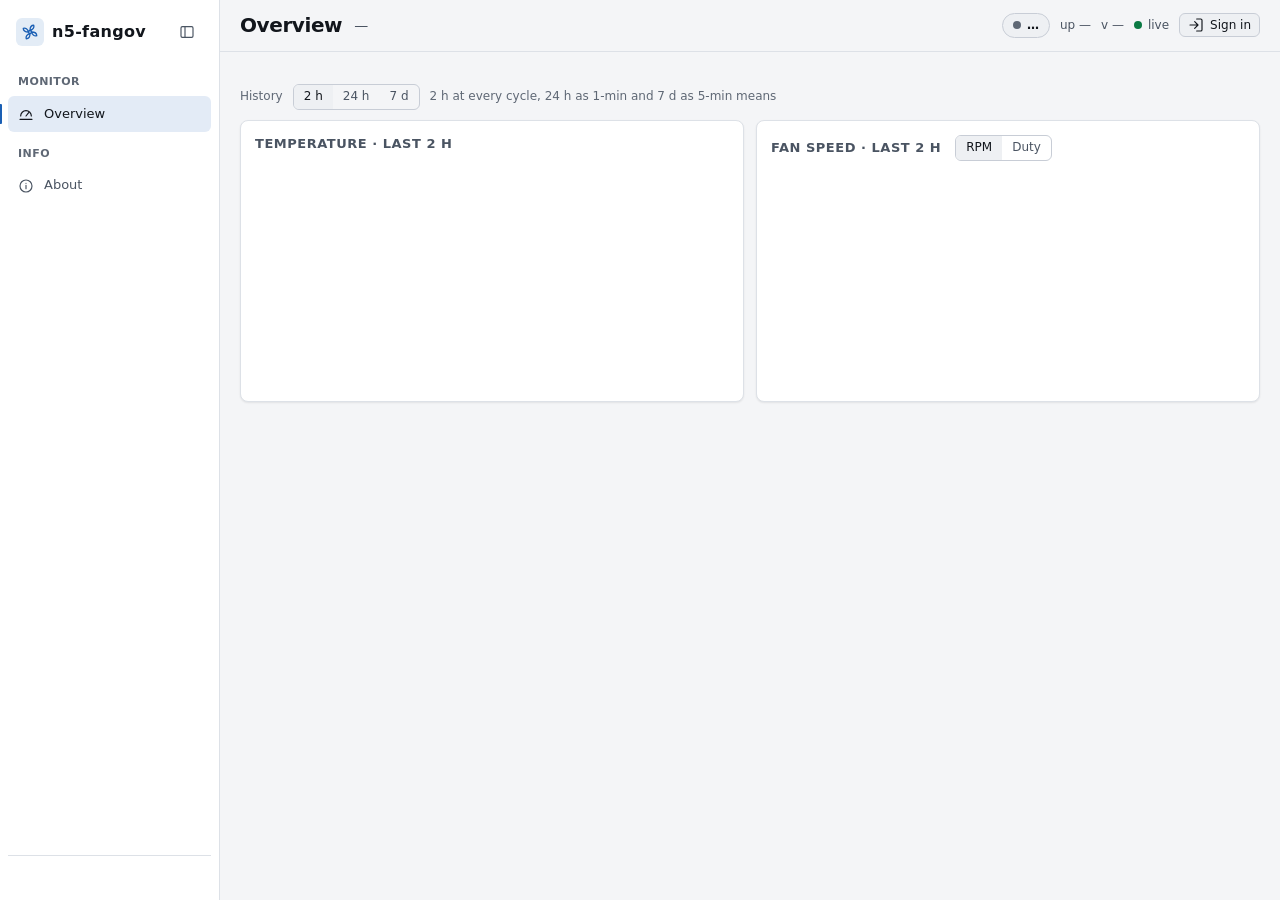
==== internal/web/static/index.html @ 0080b133 "0.4.1-rc1: safety — hard per-sensor-kind ceilings, emergency action, hardening Contract first (DESIG" ====
<!doctype html>
<html lang="en" data-theme="dark">
<head>
<meta charset="utf-8">
<meta name="viewport" content="width=device-width, initial-scale=1">
<meta name="color-scheme" content="dark light">
<title>n5-fangov</title>
<link rel="stylesheet" href="app.css">
<link rel="icon" href="data:image/svg+xml,%3Csvg xmlns='http://www.w3.org/2000/svg' viewBox='0 0 24 24' fill='none' stroke='%235aa9ff' stroke-width='2' stroke-linecap='round' stroke-linejoin='round'%3E%3Ccircle cx='12' cy='12' r='2'/%3E%3Cpath d='M12 10c0-4 2-7 5-7 1 3-1 6-5 7zM14 12c4 0 7 2 7 5-3 1-6-1-7-5zM12 14c0 4-2 7-5 7-1-3 1-6 5-7zM10 12c-4 0-7-2-7-5 3-1 6 1 7 5z'/%3E%3C/svg%3E">
</head>
<body>
<a class="sr skip" id="skip" href="#main">Skip to content</a>
<svg hidden xmlns="http://www.w3.org/2000/svg">
  <symbol id="i-gauge" viewBox="0 0 24 24"><path d="M4 15a8 8 0 1 1 16 0"/><path d="M12 15l4-5"/><path d="M3 20h18"/></symbol>
  <symbol id="i-chip" viewBox="0 0 24 24"><rect x="6" y="6" width="12" height="12" rx="2"/><path d="M9 2v4M15 2v4M9 18v4M15 18v4M2 9h4M2 15h4M18 9h4M18 15h4"/></symbol>
  <symbol id="i-fan" viewBox="0 0 24 24"><circle cx="12" cy="12" r="2"/><path d="M12 10c0-4 2-7 5-7 1 3-1 6-5 7zM14 12c4 0 7 2 7 5-3 1-6-1-7-5zM12 14c0 4-2 7-5 7-1-3 1-6 5-7zM10 12c-4 0-7-2-7-5 3-1 6 1 7 5z"/></symbol>
  <symbol id="i-clock" viewBox="0 0 24 24"><circle cx="12" cy="12" r="9"/><path d="M12 7v5l3 2"/></symbol>
  <symbol id="i-bell" viewBox="0 0 24 24"><path d="M6 16v-5a6 6 0 0 1 12 0v5l2 2H4z"/><path d="M10 20a2 2 0 0 0 4 0"/></symbol>
  <symbol id="i-list" viewBox="0 0 24 24"><path d="M8 6h13M8 12h13M8 18h13M3.5 6h.01M3.5 12h.01M3.5 18h.01"/></symbol>
  <symbol id="i-gear" viewBox="0 0 24 24"><circle cx="12" cy="12" r="6"/><circle cx="12" cy="12" r="2"/><path d="M12 3v3M12 18v3M3 12h3M18 12h3M5.6 5.6l2.2 2.2M16.2 16.2l2.2 2.2M5.6 18.4l2.2-2.2M16.2 7.8l2.2-2.2"/></symbol>
  <symbol id="i-info" viewBox="0 0 24 24"><circle cx="12" cy="12" r="9"/><path d="M12 11v5M12 8h.01"/></symbol>
  <symbol id="i-warn" viewBox="0 0 24 24"><path d="M12 3l10 18H2z"/><path d="M12 10v4M12 17.5h.01"/></symbol>
  <symbol id="i-close" viewBox="0 0 24 24"><path d="M6 6l12 12M18 6L6 18"/></symbol>
  <symbol id="i-external" viewBox="0 0 24 24"><path d="M14 4h6v6M20 4l-9 9"/><path d="M19 14v5a1 1 0 0 1-1 1H5a1 1 0 0 1-1-1V6a1 1 0 0 1 1-1h5"/></symbol>
  <symbol id="i-chart" viewBox="0 0 24 24"><path d="M3 20h18M6 16l4-5 4 3 5-7"/></symbol>
  <symbol id="i-plus" viewBox="0 0 24 24"><path d="M12 5v14M5 12h14"/></symbol>
  <symbol id="i-trash" viewBox="0 0 24 24"><path d="M4 7h16M9 7V4h6v3M6 7l1 13h10l1-13M10 11v6M14 11v6"/></symbol>
  <symbol id="i-edit" viewBox="0 0 24 24"><path d="M4 20h4L19 9l-4-4L4 16z"/><path d="M13 7l4 4"/></symbol>
  <symbol id="i-copy" viewBox="0 0 24 24"><rect x="9" y="9" width="11" height="11" rx="2"/><path d="M5 15V5a1 1 0 0 1 1-1h10"/></symbol>
  <symbol id="i-chev-r" viewBox="0 0 24 24"><path d="M9 5l7 7-7 7"/></symbol>
  <symbol id="i-more" viewBox="0 0 24 24"><circle cx="5" cy="12" r="1.5"/><circle cx="12" cy="12" r="1.5"/><circle cx="19" cy="12" r="1.5"/></symbol>
  <symbol id="i-user" viewBox="0 0 24 24"><circle cx="12" cy="8" r="4"/><path d="M4 21a8 8 0 0 1 16 0"/></symbol>
  <symbol id="i-sign-in" viewBox="0 0 24 24"><path d="M10 17l5-5-5-5M15 12H3"/><path d="M13 3h6a2 2 0 0 1 2 2v14a2 2 0 0 1-2 2h-6"/></symbol>
  <symbol id="i-sign-out" viewBox="0 0 24 24"><path d="M16 17l5-5-5-5M21 12H9"/><path d="M11 3H5a2 2 0 0 0-2 2v14a2 2 0 0 0 2 2h6"/></symbol>
  <symbol id="i-check" viewBox="0 0 24 24"><path d="M5 12l5 5L20 7"/></symbol>
  <symbol id="i-download" viewBox="0 0 24 24"><path d="M12 3v12M6 11l6 6 6-6M4 21h16"/></symbol>
  <symbol id="i-refresh" viewBox="0 0 24 24"><path d="M20 12a8 8 0 1 1-2.3-5.7M20 4v5h-5"/></symbol>
  <symbol id="i-panel" viewBox="0 0 24 24"><rect x="3" y="4" width="18" height="16" rx="2"/><path d="M9 4v16"/></symbol>
  <symbol id="i-star" viewBox="0 0 24 24"><path d="M12 3l2.8 5.7 6.2.9-4.5 4.4 1.1 6.2L12 17.3 6.4 20.2l1.1-6.2L3 9.6l6.2-.9z"/></symbol>
</svg>

<div class="shell" id="shell">
  <nav class="nav" id="nav" aria-label="Pages"></nav>
  <div class="page">
    <header class="ph" id="ph">
      <div class="ph-l">
        <h1 class="title" id="ph-title" tabindex="-1">Overview</h1>
        <span class="prof mx" id="h-profile">—</span>
      </div>
      <div class="ph-r">
        <span class="chip" id="h-status" role="status">…</span>
        <span class="meta uptime mx" title="daemon uptime">up —</span>
        <span class="meta ver mx"><span class="version">v —</span><span class="badge beta" hidden>beta</span></span>
        <button class="chip warn" id="h-cert" type="button" aria-label="certificate" hidden><svg class="ic" aria-hidden="true"><use href="#i-warn"/></svg><span class="mx" id="h-cert-t">certificate</span></button>
        <span class="live" id="h-live" aria-live="polite"><i></i><span class="mx">live</span></span>
        <span class="meta user" id="h-user" title="signed in as" hidden><svg class="ic" aria-hidden="true"><use href="#i-user"/></svg><span id="h-user-n"></span></span>
        <button class="btn sm" id="h-signin" type="button" aria-label="Sign in" aria-haspopup="dialog" aria-controls="login" hidden><svg class="ic" aria-hidden="true"><use href="#i-sign-in"/></svg><span class="mx">Sign in</span></button>
        <button class="btn sm" id="h-signout" type="button" aria-label="Sign out" hidden><svg class="ic" aria-hidden="true"><use href="#i-sign-out"/></svg><span class="mx">Sign out</span></button>
      </div>
    </header>
    <div class="banner" id="banner" role="alert" hidden>Connection to the daemon lost — retrying. Fans keep running on the daemon side.</div>
    <div class="banner warn" id="g-notice" role="status" hidden></div>
    <main id="main" tabindex="-1">

<section id="p-overview" class="pg">
  <div class="cards" id="cards"></div>
  <div class="bar ov-bar">
    <span class="hint sm">History</span>
    <div class="seg" role="group" aria-label="History range" id="rg-seg">
      <button data-range="2h" aria-pressed="false">2 h</button><button data-range="24h" aria-pressed="false">24 h</button><button data-range="7d" aria-pressed="false">7 d</button>
    </div>
    <span class="hint sm mx">2 h at every cycle, 24 h as 1-min and 7 d as 5-min means</span>
    <button class="btn sm" id="ov-csv" type="button" data-auth hidden><svg class="ic" aria-hidden="true"><use href="#i-download"/></svg>CSV</button>
  </div>
  <div class="charts charts3">
    <div class="card chart-card">
      <div class="card-h"><h2 id="ch-temp-title">Temperature · last 2 h</h2><div class="legend" id="lg-temp"></div></div>
      <div class="chart" id="ch-temp"><canvas></canvas><div class="tip" hidden></div></div>
    </div>
    <div class="card chart-card">
      <div class="card-h"><h2 id="ch-fan-title">Fan speed · last 2 h</h2>
        <div class="seg" role="group" aria-label="Fan chart metric" id="fan-seg">
          <button class="on" data-metric="rpm" aria-pressed="true">RPM</button><button data-metric="duty" aria-pressed="false">Duty</button>
        </div>
        <div class="legend" id="lg-fan"></div></div>
      <div class="chart" id="ch-fan"><canvas></canvas><div class="tip" hidden></div></div>
    </div>
    <div class="card chart-card" id="extra-card" hidden>
      <div class="card-h"><h2 id="ch-extra-title">Extra sensors · last 2 h</h2><div class="legend rm" id="lg-extra"></div></div>
      <div class="chart" id="ch-extra"><canvas></canvas><div class="tip" hidden></div></div>
    </div>
  </div>
  <div class="grid3 ov" id="ov-more" data-auth hidden>
    <div class="card sensors"><div class="card-h"><h2>Sensors</h2><span class="hint sm" id="sn-hint">chart = record in the history</span></div><div id="sensors"></div></div>
    <div class="card"><div class="card-h"><h2>System</h2><button class="btn sm link" data-go="system" type="button">Details<svg class="ic" aria-hidden="true"><use href="#i-chev-r"/></svg></button></div><dl class="kv" id="sys"></dl></div>
    <div class="card"><div class="card-h"><h2>Recent alerts</h2><button class="btn sm link" data-go="alerts" type="button">All<svg class="ic" aria-hidden="true"><use href="#i-chev-r"/></svg></button></div><ul class="alerts" id="alerts"></ul></div>
  </div>
</section>

<section id="p-system" class="pg" data-auth hidden>
  <div class="bar">
    <p class="hint">Read from sysfs, <code>/proc</code> and the SMBIOS tables, PCI names via <code>lspci</code>. The daemon caches the static parts for 10 minutes; memory, load and link state are live (refreshed every 30 s).</p>
    <div class="actions"><span class="meta" id="sy-when">—</span><button class="btn" id="sy-refresh"><svg class="ic" aria-hidden="true"><use href="#i-refresh"/></svg>Refresh</button></div>
  </div>
  <div class="notice" id="sy-notice" hidden></div>
  <div class="grid2">
    <div class="card"><h2>Host</h2><dl class="kv" id="sy-host"></dl></div>
    <div class="card"><h2>Machine</h2><dl class="kv" id="sy-machine"></dl></div>
    <div class="card"><h2>CPU</h2><dl class="kv" id="sy-cpu"></dl></div>
    <div class="card"><h2>Fan controller</h2><dl class="kv" id="sy-fan"></dl></div>
  </div>
  <div class="card sy"><h2>Memory</h2><dl class="kv" id="sy-mem"></dl>
    <div class="tbl-wrap"><table class="tbl sm" id="sy-dimms"><thead><tr><th scope="col">Slot</th><th scope="col">Bank</th><th scope="col">Size</th><th scope="col">Type</th><th scope="col">Speed</th><th scope="col">ECC</th><th scope="col">Manufacturer</th><th scope="col">Part number</th></tr></thead><tbody></tbody></table></div>
  </div>
  <div class="card sy"><h2>GPU · NPU</h2>
    <div class="tbl-wrap"><table class="tbl sm" id="sy-acc"><thead><tr><th scope="col">Kind</th><th scope="col">Name</th><th scope="col">Vendor</th><th scope="col">PCI</th><th scope="col">Driver</th><th scope="col">Driver version</th><th scope="col">Device</th></tr></thead><tbody></tbody></table></div>
  </div>
  <div class="card sy"><h2>Network</h2>
    <div class="tbl-wrap"><table class="tbl sm" id="sy-nics"><thead><tr><th scope="col">Interface</th><th scope="col">State</th><th scope="col">Speed</th><th scope="col">Duplex</th><th scope="col">Model</th><th scope="col">Driver</th><th scope="col">MAC</th><th scope="col">MTU</th><th scope="col">PCI</th></tr></thead><tbody></tbody></table></div>
  </div>
  <div class="card sy"><h2>Storage</h2>
    <div class="tbl-wrap"><table class="tbl sm" id="sy-ctl"><thead><tr><th scope="col">Controller</th><th scope="col">Name</th><th scope="col">Driver</th><th scope="col">PCI</th></tr></thead><tbody></tbody></table></div>
    <div class="tbl-wrap"><table class="tbl sm" id="sy-disks"><thead><tr><th scope="col">Disk</th><th scope="col">Size</th><th scope="col">Type</th><th scope="col">Transport</th><th scope="col">Model</th><th scope="col">Temp</th></tr></thead><tbody></tbody></table></div>
  </div>
</section>

<section id="p-fans" class="pg" data-auth hidden>
  <p class="gloss">Drag points or edit the table: <span id="cv-hint">2–8</span> points, temperatures ascending (°C, whatever the display unit), duty never falling. <em>Apply to daemon</em> rewrites the <code>[[channel]]</code> tables and keeps everything else.</p>
  <details class="gloss how"><summary>More about duty, critical, stall, stop</summary>
    <p><b>duty</b> is the PWM value 0–255 the daemon writes (100 % = 255). Each cycle a channel moves from its current duty towards the curve's target in <code>step_up</code>/<code>step_down</code> steps (slew, shown as “current → target” on the Overview). <b>critical</b> forces 100 % at once whatever the curve says; below it sits the <b>ceiling</b>, a built-in floor per sensor kind (HDD 65, SSD 85, CPU 100 Â°C) that a configuration can only lower â shown as the second dashed line; a <b>stall</b> (fan reports 0 rpm) kicks the channel up until it spins. <b>stop</b> is the duty left on the channel when the daemon stops: <code>auto</code> hands it back to the driver, a number keeps a fixed duty.</p>
  </details>
  <div class="notice" id="cv-notice" role="alert" hidden></div>
  <div class="seg chsel" id="ch-sel" role="group" aria-label="Channel" hidden></div>
  <div class="fan-cards" id="fan-cards"></div>
  <div class="card presets-card">
    <div class="card-h"><h2>Presets</h2><div class="actions"><button class="btn" id="ps-new" type="button"><svg class="ic" aria-hidden="true"><use href="#i-plus"/></svg>New preset…</button></div></div>
    <p class="active-set" id="ps-active" hidden></p>
    <p class="hint sm">Apply writes a preset into the daemon · New preset… saves a set without applying it</p>
    <div class="notice" id="ps-notice" hidden></div>
    <div class="preset-row" id="preset-row"></div>
  </div>
  <div class="actbar" id="actbar"><span class="dirty-t" id="cv-dirty" hidden><i class="dirty"></i>unsaved changes</span><span class="hint sm" id="cv-clean">no unsaved changes</span><div class="actions"><button class="btn" id="cv-saveas" type="button" hidden><svg class="ic" aria-hidden="true"><use href="#i-plus"/></svg>Save as preset…</button><button class="btn" id="cv-revert" type="button">Revert</button><button class="btn primary" id="cv-apply" type="button">Apply to daemon</button></div></div>
</section>

<section id="p-schedules" class="pg" data-auth hidden>
  <div class="grid-sc">
    <div class="card sc sc-ed">
      <div class="card-h"><h2>Schedule</h2><span class="hint sm">preset switches by time of day — transitions only; a manual apply inside a window is respected</span></div>
      <div class="notice" id="sc-err" role="alert" hidden></div>
      <div class="tbl-wrap"><table class="tbl sc-tbl" id="sc-tbl"><thead><tr><th scope="col">Preset</th><th scope="col">From</th><th scope="col">To</th><th scope="col">Days</th><th scope="col"><span class="sr">Actions</span></th></tr></thead><tbody></tbody></table></div>
      <div class="act">
        <button class="btn" id="sc-add" type="button"><svg class="ic" aria-hidden="true"><use href="#i-plus"/></svg>Add entry</button>
        <span class="hint sm">an entry without a window is the fallback outside every window; <code>to</code> before <code>from</code> crosses midnight</span>
        <span class="dirty-t" id="sc-dirty" hidden><i class="dirty"></i>unsaved changes</span>
        <div class="actions"><button class="btn" id="sc-revert" type="button">Revert</button><button class="btn primary" id="sc-save" type="button" disabled>Save</button></div>
      </div>
    </div>
    <div class="card sc"><h2>Status</h2><div class="notice" id="sc-notice" role="status" hidden></div><dl class="kv" id="sc-kv"></dl></div>
  </div>
</section>

<section id="p-alerts" class="pg" data-auth hidden>
  <div class="notice err" id="al-notice" role="alert" hidden></div>
  <div class="grid2">
    <div class="card al">
      <div class="card-h"><h2>Delivery</h2><button class="btn sm link" data-go="settings" data-sec="st-alerts" type="button">Configure<svg class="ic" aria-hidden="true"><use href="#i-chev-r"/></svg></button></div>
      <dl class="kv" id="al-status"></dl>
      <div class="act"><button class="btn" id="al-test" type="button"><svg class="ic" aria-hidden="true"><use href="#i-bell"/></svg>Send test alert</button><span class="hint sm">kind <code>test</code>, no cooldown</span></div>
    </div>
    <div class="card"><h2>Recent alerts</h2><ul class="alerts" id="al-recent"></ul></div>
  </div>
  <div class="card tbl-wrap"><table class="tbl" id="al-kinds"><thead><tr><th scope="col">Kind</th><th scope="col">Description</th><th scope="col">Last sent</th></tr></thead><tbody></tbody></table></div>
</section>

<section id="p-log" class="pg" data-auth hidden>
  <div class="bar">
    <label class="grow">Filter <input id="lg-filter" type="search" placeholder="substring…"></label>
    <label class="chk"><input id="lg-auto" type="checkbox" checked> auto-scroll</label>
    <span class="meta" id="lg-meta">—</span>
    <button class="btn" id="lg-refresh"><svg class="ic" aria-hidden="true"><use href="#i-refresh"/></svg>Refresh</button>
    <button class="btn" id="lg-export" title="Download the whole log file"><svg class="ic" aria-hidden="true"><use href="#i-download"/></svg>Export</button>
  </div>
  <pre class="log" id="log" tabindex="0" aria-label="Daemon log"></pre>
</section>

<section id="p-settings" class="pg" data-auth hidden>
  <div class="settings">
    <nav class="subnav" aria-label="Settings sections" id="subnav"></nav>
    <div class="st-list" id="st-list">
      <section class="card st" id="st-display" aria-labelledby="st-display-h"><h2 id="st-display-h">Display</h2>
        <div class="frow">
          <label>Temperature unit <select id="s-unit"><option value="C">°C</option><option value="F">°F</option></select></label>
          <label>Refresh interval <select id="s-interval"><option value="5">5 s</option><option value="10">10 s</option><option value="30">30 s</option></select></label>
          <label>Theme <select id="s-theme"><option value="system">system</option><option value="dark">dark</option><option value="light">light</option></select></label>
          <label>Navigation <select id="s-nav"><option value="side">sidebar</option><option value="rail">icon rail</option></select></label>
        </div>
        <p class="hint sm">Stored in this browser only. Below 1100 px the navigation is always the icon rail.</p>
      </section>
      <section class="card st" id="st-account" aria-labelledby="st-account-h"><h2 id="st-account-h">Account &amp; sessions</h2>
        <div id="ac-body">
          <div class="frow"><span class="kv-inline">signed in as <b class="mono" id="ac-user"></b></span>
            <div class="actions">
              <button class="btn" id="ac-pw" type="button">Change password…</button>
              <button class="btn" id="ac-us" type="button">Change user…</button>
              <button class="btn" id="ac-revoke" type="button">Sign out other sessions</button>
            </div>
          </div>
          <form class="sub" id="ac-pw-f" hidden novalidate>
            <p class="hint" id="ac-pw-hint">8–128 characters. Every other session is signed out; this one stays.</p>
            <input type="text" class="ac-un" autocomplete="username" aria-hidden="true" tabindex="-1" readonly hidden>
            <label>Current password <input type="password" id="ac-cur" autocomplete="current-password" required></label>
            <label>New password <input type="password" id="ac-new" autocomplete="new-password" minlength="8" maxlength="128" required></label>
            <label>Confirm <input type="password" id="ac-new2" autocomplete="new-password" required></label>
            <div class="act"><button class="btn primary" type="submit">Change password</button><button class="btn" type="button" data-cancel>Cancel</button></div>
          </form>
          <form class="sub" id="ac-us-f" hidden novalidate>
            <p class="hint">Letters, digits, <code>_ . -</code>, 1–32 characters. Every other session is signed out.</p>
            <input type="text" class="ac-un" autocomplete="username" aria-hidden="true" tabindex="-1" readonly hidden>
            <label>Current password <input type="password" id="ac-ucur" autocomplete="current-password" required></label>
            <label>New user name <input id="ac-uname" autocomplete="off" autocapitalize="off" spellcheck="false" pattern="[A-Za-z0-9_.\-]{1,32}" maxlength="32" required></label>
            <div class="act"><button class="btn primary" type="submit">Change user</button><button class="btn" type="button" data-cancel>Cancel</button></div>
          </form>
          <div class="notice" id="ac-notice" role="alert" hidden></div>
          <h3>Sessions</h3>
          <div class="tbl-wrap"><table class="tbl sm" id="ac-sessions"><thead><tr><th scope="col">ID</th><th scope="col">Created</th><th scope="col">Last seen</th><th scope="col">Expires</th><th scope="col">IP</th></tr></thead><tbody></tbody></table></div>
        </div>
      </section>
      <section class="card st" id="st-tokens" aria-labelledby="st-tokens-h" hidden><h2 id="st-tokens-h">API tokens</h2>
        <div id="ac-tokens">
          <p class="hint sm">For scripts, Home Assistant and agents: <code>Authorization: Bearer n5t_…</code> instead of the password. A token never manages tokens or the account; a password change leaves tokens valid — revoke them here.</p>
          <div class="tbl-wrap"><table class="tbl sm" id="ac-tok"><thead><tr><th scope="col">Name</th><th scope="col">Scope</th><th scope="col">Created</th><th scope="col">Expires</th><th scope="col">Last used</th><th scope="col">Last address</th><th scope="col"><span class="sr">Actions</span></th></tr></thead><tbody></tbody></table></div>
          <div class="act"><button class="btn" id="ac-tk" type="button"><svg class="ic" aria-hidden="true"><use href="#i-plus"/></svg>Create token…</button></div>
          <form class="sub" id="ac-tk-f" hidden novalidate>
            <label>Name <input id="ac-tk-name" maxlength="32" autocomplete="off" autocapitalize="off" spellcheck="false" placeholder="home-assistant" required></label>
            <label>Scope <select id="ac-tk-scope"><option value="read">read — state, history, system, sensors</option><option value="control">control — read + overrides, presets, chart sensors</option><option value="admin">admin — everything except tokens and account</option></select></label>
            <label>Expires <select id="ac-tk-ttl"><option value="30">30 d</option><option value="90" selected>90 d</option><option value="365">1 y</option><option value="0">never</option></select></label>
            <div class="notice" id="ac-tk-never" role="status" hidden>A token without expiry stays valid until it is revoked — prefer an expiry and rotate it.</div>
            <div class="act"><button class="btn primary" type="submit">Create</button><button class="btn" type="button" data-cancel>Cancel</button></div>
          </form>
          <div class="sub" id="ac-tk-new" hidden>
            <p class="hint">Token <b id="ac-tk-nn"></b> created — the secret is shown only now; copy it into the client, it cannot be displayed again.</p>
            <div class="fp"><span class="k">secret</span><input id="ac-tk-secret" class="mono" readonly aria-label="token secret" spellcheck="false"><button class="btn sm" id="ac-tk-copy" type="button" title="Copy the token"><svg class="ic" aria-hidden="true"><use href="#i-copy"/></svg>Copy</button></div>
            <div class="notice" id="ac-tk-warn" role="status" hidden></div>
            <div class="act"><button class="btn" id="ac-tk-done" type="button">Done</button></div>
          </div>
        </div>
      </section>
      <section class="card st" id="st-cert" aria-labelledby="st-cert-h"><div class="card-h"><h2 id="st-cert-h">Certificate</h2><span class="badge" id="ct-mode">—</span></div>
        <p class="hint" id="ct-off" hidden>TLS is off: this listener serves plain HTTP on loopback. Set <code>[web].tls</code> to <code>auto</code> or bind to a LAN address (<code>n5-fangov setup --listen lan</code>) to get a certificate.</p>
        <div id="ct-body">
          <dl class="kv" id="ct-kv"></dl>
          <div class="chips" id="ct-san" aria-label="Subject alternative names"></div>
          <div class="fp"><span class="k">SHA-256</span><code id="ct-fp"></code><button class="btn sm" id="ct-copy" type="button" title="Copy fingerprint"><svg class="ic" aria-hidden="true"><use href="#i-copy"/></svg>copy</button></div>
          <div class="notice" id="ct-notice" role="alert" hidden></div>
          <div class="act">
            <button class="btn" id="ct-crt" type="button" title="PEM — Firefox, macOS, Linux"><svg class="ic" aria-hidden="true"><use href="#i-download"/></svg>Download .crt</button>
            <button class="btn" id="ct-cer" type="button" title="DER — Windows, Android"><svg class="ic" aria-hidden="true"><use href="#i-download"/></svg>Download .cer</button>
            <button class="btn" id="ct-regen" type="button">Regenerate…</button>
            <button class="btn" id="ct-upload" type="button">Upload own certificate…</button>
            <button class="btn" id="ct-reset" type="button" hidden>Back to auto</button>
          </div>
          <form class="sub" id="ct-regen-f" hidden>
            <p class="hint">Reissue the automatic certificate for the current hosts. The private key is kept, so a certificate you already trust stays trusted.</p>
            <label class="chk"><input type="checkbox" id="ct-newkey"> generate a new key (breaks imported trust)</label>
            <div class="act"><button class="btn primary" type="submit">Regenerate now</button><button class="btn" type="button" data-cancel>Cancel</button></div>
          </form>
          <form class="sub" id="ct-upload-f" hidden>
            <p class="hint">PEM certificate (chain allowed) and its private key. The pair is validated (key type usable by this server, a test handshake, not expired), stored under <code>/etc/n5-fangov/tls/</code> and served immediately; <code>[web].tls</code> becomes <code>file</code>. Encrypted keys are refused — decrypt with openssl first.</p>
            <label>Certificate <input type="file" id="ct-cfile" accept=".pem,.crt,.cer,.txt"></label>
            <textarea id="ct-cpem" rows="3" placeholder="-----BEGIN CERTIFICATE-----" spellcheck="false" autocomplete="off"></textarea>
            <label>Private key <input type="file" id="ct-kfile" accept=".pem,.key,.txt"></label>
            <textarea id="ct-kpem" rows="3" placeholder="-----BEGIN PRIVATE KEY-----" spellcheck="false" autocomplete="off"></textarea>
            <label class="chk warn" id="ct-force-l" hidden><input type="checkbox" id="ct-force"> <span>install anyway — the certificate does not cover <b id="ct-force-h"></b>, the name this session uses; under HSTS the browser will refuse the connection afterwards, so keep another covered name or the IP at hand</span></label>
            <div class="act"><button class="btn primary" type="submit">Upload and use</button><button class="btn" type="button" data-cancel>Cancel</button></div>
          </form>
          <details class="how">
            <summary>How to trust this certificate</summary>
            <ol>
              <li><b>Windows:</b> download <b>.cer</b> → double-click → Install Certificate → <i>Local Machine</i> → <i>Place all certificates in the following store</i> → <i>Trusted Root Certification Authorities</i>. Chrome and Edge pick it up after a restart.</li>
              <li><b>macOS:</b> download <b>.crt</b> → open it in Keychain Access → keychain <i>System</i> → double-click the entry → Trust → <i>Always Trust</i>. Safari and Chrome use it at once.</li>
              <li><b>Firefox:</b> Settings → Privacy &amp; Security → Certificates → View Certificates → <i>Authorities</i> → Import the <b>.crt</b> → tick <i>Trust this CA to identify websites</i>.</li>
              <li><b>Android:</b> download <b>.cer</b> → Settings → Security → Encryption &amp; credentials → Install a certificate → <i>CA certificate</i> → pick the file.</li>
            </ol>
            <p class="hint sm">The certificate is self-signed with name constraints for exactly its own names: trusting it cannot vouch for any other host. Linux CLI: copy the .crt to <code>/usr/local/share/ca-certificates/</code> and run <code>update-ca-certificates</code>. The store entry is named after the host (the <i>subject</i> above), not n5-fangov; after a new key, an upload or a reinstall delete the old entry of that name first — the browser keeps warning while it is there.</p>
          </details>
        </div>
      </section>
      <section class="card st al" id="st-alerts" aria-labelledby="st-alerts-h"><h2 id="st-alerts-h">Alert transport</h2>
        <form class="inline" id="al-form">
          <label>Transport <select id="al-transport"><option value="auto">auto</option><option value="pve">pve</option><option value="mail">mail</option><option value="webhook">webhook</option><option value="log">log</option><option value="off">off</option></select></label>
          <label id="al-mailto-l">Mail to <input id="al-mailto" placeholder="root" maxlength="128" autocomplete="off"></label>
          <label id="al-wh-l" hidden>URL <input id="al-wh" type="url" class="wide" placeholder="https://ntfy.example/n5" maxlength="2048" autocomplete="off" spellcheck="false"></label>
          <label id="al-whf-l" hidden>Format <select id="al-whf"><option value="json">json</option><option value="text">text</option></select></label>
          <button class="btn primary" type="submit">Save</button>
        </form>
        <p class="hint sm">auto: Proxmox notifications if available, otherwise local mail, otherwise only the log. webhook: one POST per alert (ntfy, Gotify, Home Assistant) — <code>json</code> sends <code>{title, message, kind, …}</code>, <code>text</code> the message only. Transports that are not installed are greyed out.</p>
        <div class="grid2 tight">
          <div class="al" id="al-tpl-card">
            <h3>PVE notification template</h3>
            <p class="hint sm">Two <code>.hbs</code> files under the PVE template directory render the alert subject and body. Without them PVE shows the raw text.</p>
            <dl class="kv" id="al-tpl"></dl>
            <div class="act"><button class="btn" id="al-tpl-btn" type="button">Install template</button><span class="hint sm" id="al-tpl-reason"></span></div>
          </div>
          <div class="al">
            <h3>Test</h3>
            <p class="hint sm">Sends kind <code>test</code> over the effective transport, no cooldown. Delivery status and the kinds table are on the <button class="btn sm link" data-go="alerts" type="button">Alerts page<svg class="ic" aria-hidden="true"><use href="#i-chev-r"/></svg></button></p>
            <div class="act"><button class="btn" id="al-test2" type="button"><svg class="ic" aria-hidden="true"><use href="#i-bell"/></svg>Send test alert</button></div>
          </div>
        </div>
      </section>
      <section class="card st" id="st-backup" aria-labelledby="st-backup-h"><h2 id="st-backup-h">Backup</h2>
        <p class="hint sm">Config + presets as one JSON bundle. Import replaces both (after validation) and may require a restart. Tokens, sessions and the history are never part of it.</p>
        <div class="act">
          <button class="btn" id="s-export" type="button"><svg class="ic" aria-hidden="true"><use href="#i-download"/></svg>Export settings</button>
          <button class="btn" id="s-import" type="button">Import settings…</button>
          <input type="file" id="s-file" accept=".json,application/json" hidden>
        </div>
      </section>
      <section class="card st danger" id="st-danger" aria-labelledby="st-danger-h"><h2 id="st-danger-h">Danger zone</h2>
        <div class="dz"><div><b>Clear the log file</b><span class="hint sm">Truncates the current log; rotated files and the journal stay.</span></div><button class="btn danger" id="lg-clear" type="button" title="Truncate the current log file (rotated files and journal untouched)">Clear log</button></div>
        <div class="dz"><div><b>Regenerate the certificate with a new key</b><span class="hint sm">Breaks the trust you imported on every client; re-download and trust the certificate afterwards.</span></div><button class="btn danger" id="dz-regen" type="button" disabled>Regenerate with new key</button></div>
        <div class="dz"><div><b>Reset the certificate to automatic</b><span class="hint sm">Removes an uploaded certificate and its key.</span></div><button class="btn danger" id="dz-reset" type="button" disabled>Back to auto</button></div>
      </section>
    </div>
  </div>
</section>

<section id="p-about" class="pg">
  <div class="card about">
    <p class="ab-t"><b id="ab-name">n5-fangov</b> <span class="mono" id="ab-version"></span> <span class="badge beta" id="ab-beta" hidden>beta</span></p>
    <p>A fan governor for small servers whose EC or Super-I/O exports its fan outputs through a kernel hwmon driver. The daemon takes over the <code>pwm</code> channels the driver exposes, drives each from its own curve with a selectable temperature source (CPU package, NVMe max, drive max, EC and other hwmon sensors), slews between steps and stands guard: a critical temperature forces full duty, a stall (fan reports 0 rpm) kicks the channel up, a systemd watchdog restarts a hung daemon and the failsafe leaves the channels at a safe duty when it stops. This dashboard and the <code>n5-fangov</code> CLI share one API.</p>
    <dl class="kv">
      <dt>license</dt><dd><a id="ab-license" rel="noopener" target="_blank">GPL-2.0-only</a></dd>
      <dt>repository</dt><dd><a id="ab-repo" rel="noopener" target="_blank"></a></dd>
      <dt>author</dt><dd><a id="ab-author" rel="noopener" target="_blank"></a></dd>
      <dt>releases</dt><dd><a id="ab-rel" rel="noopener" target="_blank"></a></dd>
      <dt id="ab-go-t">built with</dt><dd id="ab-go">—</dd>
      <dt>credits</dt><dd><ul class="credits" id="ab-credits"></ul></dd>
    </dl>
    <p class="hint sm" id="ab-mock" hidden>Dashboard mock: <code>?mock=1</code> (<code>&amp;user=1</code> signed in, <code>&amp;auth=none</code> auth off, <code>&amp;tab=</code>, <code>&amp;tls=off|file|soon|fallback</code>, <code>&amp;syserr=1</code>, <code>&amp;reject=1</code> strict 400, <code>&amp;restart=1</code> PUT answers 202, <code>&amp;expire=1</code> session dies after 15 s, <code>&amp;schedfail=1</code> last schedule switch failed, <code>&amp;pwm4=1</code> fourth channel without tach, <code>&amp;down=1</code> state / history / sensors unreachable from 2 s after the boot — the connection banner). The mock is a separate script that the production page never requests.</p>
  </div>
  <div class="card compat" id="compat" data-auth hidden>
    <div class="card-h"><h2>Compatibility</h2><span class="hint sm">hardware profiles this build knows; the daemon runs the one marked ACTIVE</span></div>
    <div class="tbl-wrap"><table class="tbl" id="profiles"><thead><tr><th scope="col">Profile</th><th scope="col">Title</th><th scope="col">Status</th><th scope="col">Notes</th></tr></thead><tbody></tbody></table></div>
  </div>
</section>

    </main>
  </div>
</div>

<nav class="bnav" id="bnav" aria-label="Pages"></nav>

<dialog class="dlg narrow" id="login" aria-labelledby="l-title">
  <form id="login-f" novalidate>
    <div class="dlg-h"><h2 id="l-title">Sign in</h2><button class="btn icon" id="l-close" type="button" aria-label="Close"><svg class="ic" aria-hidden="true"><use href="#i-close"/></svg></button></div>
    <label>User <input id="l-user" autocomplete="username" required autocapitalize="off" spellcheck="false"></label>
    <label>Password <input id="l-pass" type="password" autocomplete="current-password" required></label>
    <label class="chk"><input type="checkbox" id="l-remember"> <span>Remember me <span class="hint sm">30 days on this browser</span></span></label>
    <div class="notice err" id="l-err" role="alert" hidden></div>
    <div class="act"><button class="btn primary" id="l-submit" type="submit">Sign in</button></div>
    <p class="hint sm" id="l-recover">Forgot the password? On the host, as root: <code>n5-fangov passwd</code> — root on the box is the recovery path.</p>
  </form>
</dialog>

<dialog class="dlg narrow" id="confirm" aria-labelledby="cf-title" aria-describedby="cf-text">
  <div id="cf-body">
    <div class="dlg-h"><h2 id="cf-title">Confirm</h2><button class="btn icon" id="cf-close" type="button" aria-label="Close"><svg class="ic" aria-hidden="true"><use href="#i-close"/></svg></button></div>
    <p id="cf-text"></p>
    <div class="act"><button class="btn" id="cf-cancel" type="button">Cancel</button><button class="btn primary" id="cf-ok" type="button">Confirm</button></div>
  </div>
</dialog>

<dialog class="dlg" id="preset-ed" aria-labelledby="pe-title">
  <div class="dlg-h"><h2 id="pe-title">New preset</h2><button class="btn icon" type="button" aria-label="Close" id="pe-close"><svg class="ic" aria-hidden="true"><use href="#i-close"/></svg></button></div>
  <div class="pe-body" id="pe-body"></div>
</dialog>

<dialog class="sheet" id="more" aria-labelledby="more-title">
  <div class="dlg-h"><h2 id="more-title">More</h2><button class="btn icon" type="button" aria-label="Close" data-close><svg class="ic" aria-hidden="true"><use href="#i-close"/></svg></button></div>
  <ul id="more-list"></ul>
</dialog>

<div class="toasts"><div id="toasts" aria-live="polite" aria-relevant="additions"></div><div id="toasts-a" role="alert" aria-live="assertive" aria-relevant="additions"></div></div>
<script src="app.js"></script>
</body>
</html>
---- internal/web/static/app.css ----
/* n5-fangov dashboard — dark-first operator console.
   Tokens live in :root (dark) and the two light blocks below; rules use tokens only.
   Breakpoints (media queries cannot read custom properties; mirrored as UI.bp in app.js):
   xs 480 · sm 700 · md 900 · lg 1100 */
:root{
  /* colours — dark. Contrast on --bg2 (WCAG): fg3 5.7, ok 9.8, warn 7.7, crit 6.3, s1-s8 ≥ 4.8 */
  --bg:#0f1115;--bg2:#161a21;--bg3:#1d222b;--line:#262c37;--line2:#323a48;--line-strong:#606c7e;
  --fg:#e6e9ef;--fg2:#a3abb8;--fg3:#8b94a3;
  --ok:#3ddc84;--warn:#e3a008;--hot:#f97316;--crit:#f87171;--stall:#b48ef5;--man:#5aa9ff;--info:#5aa9ff;
  --s1:#3987e5;--s2:#e0602c;--s3:#199e70;--s4:#c98500;--s5:#e06a95;--s6:#9085e9;--s7:#e66767;--s8:#22a03a;
  --tint-bg:12%;--tint-border:50%;--tint-strong:16%;--tint-row:6%;--tint-active:22%;
  --backdrop:rgba(0,0,0,.55);
  --shadow-1:0 1px 2px rgba(0,0,0,.4);--shadow-2:0 8px 24px rgba(0,0,0,.35);--shadow-3:0 16px 48px rgba(0,0,0,.5);
  --glow:0 0 6px;--opacity-disabled:.5;--opacity-marker:.7;--opacity-pulse:.35;
  /* typography */
  --font-sans:system-ui,-apple-system,"Segoe UI",Roboto,Ubuntu,sans-serif;
  --font-mono:ui-monospace,SFMono-Regular,Menlo,Consolas,monospace;
  --fs-11:11px;--fs-12:12px;--fs-13:13px;--fs-14:14px;--fs-15:15px;--fs-16:16px;--fs-18:18px;--fs-20:20px;--fs-28:28px;--fs-32:32px;
  --lh-display:1.05;--lh-tight:1.3;--lh-body:1.45;--lh-loose:1.5;
  --fw-medium:500;--fw-semibold:600;--fw-bold:700;
  --ls-caps:.04em;--ls-brand:.02em;--ls-display:-.02em;
  /* spacing — 4 px grid; 2/6/10/14 are half steps the layout was tuned to */
  --sp-05:2px;--sp-1:4px;--sp-15:6px;--sp-2:8px;--sp-25:10px;--sp-3:12px;--sp-35:14px;--sp-4:16px;--sp-5:20px;--sp-8:32px;
  --gap:var(--sp-3);--card-pad:var(--sp-35);--page-pad-xs:var(--sp-3);
  /* radii, borders */
  --r-xs:1px;--r-sm:4px;--r-md:6px;--r-lg:8px;--r-pill:99px;--r-full:50%;
  --bw:1px;--bw-accent:2px;--bw-toast:3px;
  /* focus, motion */
  --focus-w:2px;--focus-gap:2px;
  --focus:0 0 0 var(--focus-gap) var(--bg),0 0 0 calc(var(--focus-gap) + var(--focus-w)) var(--info);
  --dur-fast:.15s;--dur-bar:.5s;--dur-pulse:2s;--ease:ease-out;
  /* stacking (dialogs live in the top layer) */
  --z-tip:5;--z-tabs:10;--z-nav:15;--z-header:20;--z-toast:30;
  /* sizes */
  --dot:8px;--swatch-w:14px;--swatch-h:2px;--bar-h:8px;--marker-w:2px;--marker-h:12px;
  --chart-h:220px;--curve-h:200px;--spark-h:28px;--log-h:min(70vh,640px);
  --content-max:1500px;
  --toast-w:min(360px,calc(100vw - 2*var(--sp-4)));
  --dlg-w:min(640px,calc(100vw - 2*var(--sp-4)));--dlg-w-narrow:min(380px,calc(100vw - 2*var(--sp-4)));--dlg-max-h:calc(100vh - 2*var(--sp-4));
  --w-num:5.5em;--w-num-sm:4.5em;--w-text:12em;--w-select-sm:140px;--w-rowlabel:52px;--w-value:88px;
  --hit-min:24px;--hdr-h:52px;--live-w:280px;--sw-w:36px;--sw-h:20px;--sw-knob:16px;--pd-max:260px;
  /* shell: sidebar / icon rail / phone bottom bar (§11a); --hdr-h is measured from the page header by app.js */
  --nav-w:220px;--rail-w:56px;--bottom-h:56px;--subnav-w:200px;
  --nav-active:color-mix(in srgb,var(--info) var(--tint-bg),transparent);
  --ic:16px;--ic-stroke:1.75;--ic-sm:12px;--ic-md:18px;--ic-lg:20px;--logo:28px;--tog:32px;
  color-scheme:dark;
}
/* light: fg3 5.6 on white, ok 5.4, warn 5.9, crit 6.0, man 6.2, info 6.3 (4.7 on its 12 % tint over bg3, 4.5 on 22 % over white), s1-s8 ≥ 4.6; badges on their 12 % tint ≥ 4.6 */
:root[data-theme=light]{
  --bg:#f4f5f7;--bg2:#ffffff;--bg3:#eef0f3;--line:#dde1e7;--line2:#c8cdd6;--line-strong:#7c8594;
  --fg:#12161c;--fg2:#4a5462;--fg3:#5f6875;
  --ok:#0b7a44;--warn:#8a5a0f;--hot:#c2410c;--crit:#c41c1c;--stall:#7c3aed;--man:#1a64bd;--info:#1a5fb4;
  --s1:#2470cc;--s2:#c4501f;--s3:#0d8259;--s4:#9c6700;--s5:#c2477f;--s6:#4a3aa7;--s7:#c53030;--s8:#008300;
  --shadow-1:0 1px 2px rgba(0,0,0,.08);--shadow-2:0 8px 24px rgba(0,0,0,.12);--shadow-3:0 16px 48px rgba(0,0,0,.18);color-scheme:light;
}
@media (prefers-color-scheme:light){:root[data-theme=system]{
  --bg:#f4f5f7;--bg2:#ffffff;--bg3:#eef0f3;--line:#dde1e7;--line2:#c8cdd6;--line-strong:#7c8594;
  --fg:#12161c;--fg2:#4a5462;--fg3:#5f6875;
  --ok:#0b7a44;--warn:#8a5a0f;--hot:#c2410c;--crit:#c41c1c;--stall:#7c3aed;--man:#1a64bd;--info:#1a5fb4;
  --s1:#2470cc;--s2:#c4501f;--s3:#0d8259;--s4:#9c6700;--s5:#c2477f;--s6:#4a3aa7;--s7:#c53030;--s8:#008300;
  --shadow-1:0 1px 2px rgba(0,0,0,.08);--shadow-2:0 8px 24px rgba(0,0,0,.12);--shadow-3:0 16px 48px rgba(0,0,0,.18);color-scheme:light;
}}
*,*::before,*::after{box-sizing:border-box}
html{-webkit-text-size-adjust:100%}
body{margin:0;background:var(--bg);color:var(--fg);font:var(--fs-14)/var(--lh-body) var(--font-sans);font-variant-numeric:tabular-nums;min-height:100vh}
h2{font-size:var(--fs-13);font-weight:var(--fw-semibold);color:var(--fg2);text-transform:uppercase;letter-spacing:var(--ls-caps);margin:0 0 var(--sp-25)}
h3{font-size:var(--fs-13);font-weight:var(--fw-semibold);color:var(--fg2);margin:0 0 var(--sp-2)}
code,pre,.mono{font-family:var(--font-mono)}
button,input,select,textarea{font:inherit;color:inherit}
:focus-visible{outline:none;box-shadow:var(--focus)}
.sr{position:absolute;left:0;width:1px;height:1px;overflow:hidden;clip:rect(0 0 0 0)} /* left:0 — at its static position inside a wide table the box would widen the phone's layout viewport */
/* skip link: the first Tab stop, visible only while focused; main / the page h1 / a settings section take programmatic focus without a ring */
.skip:focus{position:fixed;top:var(--sp-2);left:var(--sp-2);width:auto;height:auto;clip:auto;z-index:var(--z-toast);background:var(--bg2);color:var(--fg);padding:var(--sp-2) var(--sp-3);border:var(--bw) solid var(--info);border-radius:var(--r-md)}
main:focus-visible,.st:focus-visible{box-shadow:none}
[hidden]{display:none!important}
/* icons: one inline sprite in index.html, <svg class="ic"><use href="#i-…"/></svg>, currentColor */
.ic{width:var(--ic);height:var(--ic);fill:none;stroke:currentColor;stroke-width:var(--ic-stroke);stroke-linecap:round;stroke-linejoin:round;flex:none;vertical-align:-3px}

/* shell: sidebar + page column; the nav is built by app.js (brand row, groups, ul > li > button[data-page], foot) */
.shell{display:grid;grid-template-columns:var(--nav-w) minmax(0,1fr);min-height:100vh}
.shell.rail{grid-template-columns:var(--rail-w) minmax(0,1fr)}
.page{min-width:0}
main{padding:var(--sp-5);max-width:var(--content-max);margin:0 auto;width:100%}
.nav{position:sticky;top:0;height:100vh;background:var(--bg2);border-right:var(--bw) solid var(--line);display:flex;flex-direction:column;padding:var(--sp-3) var(--sp-2);gap:var(--sp-05);overflow-y:auto;z-index:var(--z-nav)}
.nav .brand-row{display:flex;align-items:center;gap:var(--sp-2);padding:var(--sp-1) var(--sp-2) var(--sp-3);min-height:40px}
.brand{margin:0;font-weight:var(--fw-bold);font-size:var(--fs-16);letter-spacing:var(--ls-brand);line-height:inherit}
.nav .brand-row .logo{width:var(--logo);height:var(--logo);border-radius:var(--r-md);background:var(--nav-active);color:var(--info);display:grid;place-items:center;flex:none}
.nav .brand-row .logo .ic{width:var(--ic-md);height:var(--ic-md)}
/* sidebar toggle (panel-left icon): a 32 px ghost icon button at the right end of the brand row; in the rail under the logo (centred), and once more at the left edge of the page header */
.tog{width:var(--tog);height:var(--tog);min-width:var(--tog);min-height:var(--tog);padding:0;color:var(--fg3)}
.nav .brand-row .tog{margin-left:auto}
.rail .nav>.tog{margin:0 auto}
.nav .grp{font-size:var(--fs-11);font-weight:var(--fw-semibold);color:var(--fg3);text-transform:uppercase;letter-spacing:var(--ls-caps);padding:var(--sp-3) var(--sp-25) var(--sp-1)}
.nav ul{list-style:none;margin:0;padding:0;display:grid;gap:var(--sp-05)}
.nav li button{display:flex;align-items:center;gap:var(--sp-25);width:100%;background:none;border:0;border-radius:var(--r-md);padding:var(--sp-2) var(--sp-25);color:var(--fg2);cursor:pointer;font-weight:var(--fw-medium);font-size:var(--fs-13);text-align:left;position:relative;min-height:36px}
.nav li button:hover{background:var(--bg3);color:var(--fg)}
.nav li button[aria-current=page]{background:var(--nav-active);color:var(--fg)}
.nav li button[aria-current=page]::before{content:"";position:absolute;left:calc(-1*var(--sp-2));top:var(--sp-2);bottom:var(--sp-2);width:var(--bw-accent);background:var(--info);border-radius:0 var(--r-xs) var(--r-xs) 0}
.nav li button .dirty{margin-left:auto}
.nav .foot{margin-top:auto;padding-top:var(--sp-3);border-top:var(--bw) solid var(--line)}
.nav .foot .vtxt{font-size:var(--fs-11);color:var(--fg3);padding:0 var(--sp-25)}
.nav .grp-sep{display:none}
.rail .nav{padding:var(--sp-3) var(--sp-15)}
.rail .nav .lbl,.rail .nav .brand,.rail .nav .grp,.rail .nav .foot{display:none}
.rail .nav .brand-row{justify-content:center;padding:var(--sp-1) 0 var(--sp-15)} /* the logo alone; the toggle follows as the first item */
.rail .nav li button{justify-content:center;padding:var(--sp-2)}
.rail .nav li button[aria-current=page]::before{left:calc(-1*var(--sp-15))}
.rail .nav .grp-sep{display:block;border-top:var(--bw) solid var(--line);margin:var(--sp-2) var(--sp-1)}
.rail .nav li button .dirty{position:absolute;right:var(--sp-1);top:var(--sp-1);margin:0}

/* page header */
.ph{position:sticky;top:0;z-index:var(--z-header);display:flex;align-items:center;gap:var(--sp-2) var(--sp-4);padding:var(--sp-25) var(--sp-5);background:color-mix(in srgb,var(--bg) 92%,transparent);backdrop-filter:blur(6px);border-bottom:var(--bw) solid var(--line);min-height:52px}
.ph-l{display:flex;align-items:center;gap:var(--sp-3);min-width:0}
.ph .title{margin:0;font-size:var(--fs-20);font-weight:var(--fw-semibold);letter-spacing:var(--ls-display);white-space:nowrap}
.ph-r{margin-left:auto;display:flex;align-items:center;gap:var(--sp-25);flex-wrap:wrap;justify-content:flex-end}
.ph .user{display:inline-flex;align-items:center;gap:var(--sp-1);font-weight:var(--fw-semibold);color:var(--fg)}
.ph-r .ver .badge.beta{margin-left:var(--sp-1)}
.prof{color:var(--fg2);white-space:nowrap;overflow:hidden;text-overflow:ellipsis;max-width:40vw}
.meta{color:var(--fg2);font-size:var(--fs-12);white-space:nowrap}
.badge{font-size:var(--fs-11);font-weight:var(--fw-semibold);padding:var(--sp-05) var(--sp-2);border-radius:var(--r-pill);border:var(--bw) solid;white-space:nowrap}
.badge.ok{color:var(--ok);border-color:color-mix(in srgb,var(--ok) var(--tint-border),transparent);background:color-mix(in srgb,var(--ok) var(--tint-bg),transparent)}
.badge.warn{color:var(--warn);border-color:color-mix(in srgb,var(--warn) var(--tint-border),transparent);background:color-mix(in srgb,var(--warn) var(--tint-bg),transparent)}
.chip{display:inline-flex;align-items:center;gap:var(--sp-15);font-size:var(--fs-12);font-weight:var(--fw-semibold);padding:3px var(--sp-25);border-radius:var(--r-pill);background:var(--bg3);border:var(--bw) solid var(--line2);white-space:nowrap}
.chip::before{content:"";width:var(--dot);height:var(--dot);border-radius:var(--r-full);background:var(--fg3)}
.chip.ok::before{background:var(--ok);box-shadow:var(--glow) var(--ok)}
.chip.sensor-error::before,.chip.write-error::before{background:var(--crit);box-shadow:var(--glow) var(--crit)}
.chip.dry-run::before{background:var(--warn)}
.chip.sensor-error,.chip.write-error{color:var(--crit)}
.chip.dry-run{color:var(--warn)}
/* certificate warning chip: fallback, expiry < 30 d, expired, plain HTTP off loopback (click → Settings → Certificate) */
.chip.warn{color:var(--warn);cursor:pointer;border-color:color-mix(in srgb,var(--warn) var(--tint-border),transparent)}
.chip.warn::before{display:none}
.chip.warn:hover{background:color-mix(in srgb,var(--warn) var(--tint-row),var(--bg3))} /* 6 %: the warn text keeps 4.8:1 in light (12 % gave 4.4) */
.live{display:inline-flex;align-items:center;gap:var(--sp-15);font-size:var(--fs-12);color:var(--fg2)}
.live i{width:var(--dot);height:var(--dot);border-radius:var(--r-full);background:var(--ok)}
.live.paused i{background:var(--fg3)}
.live.err i{background:var(--crit)}
@media (prefers-reduced-motion:no-preference){.live:not(.paused):not(.err) i{animation:pulse var(--dur-pulse) infinite}}
@keyframes pulse{0%,100%{opacity:1}50%{opacity:var(--opacity-pulse)}}
.hint.sm{font-size:var(--fs-12);color:var(--fg3)}
.banner{background:color-mix(in srgb,var(--crit) 18%,var(--bg2));color:var(--fg);border-bottom:var(--bw) solid var(--crit);padding:var(--sp-2) var(--sp-4);font-size:var(--fs-13)}
.banner.warn{background:color-mix(in srgb,var(--warn) var(--tint-strong),var(--bg2));border-bottom-color:var(--warn);white-space:pre-wrap;font-family:inherit}
.banner.warn code{font-size:var(--fs-12)}
.ver{display:inline-flex;align-items:center;gap:var(--sp-15)}
.badge.beta{color:var(--stall);border-color:color-mix(in srgb,var(--stall) var(--tint-border),transparent);background:color-mix(in srgb,var(--stall) var(--tint-bg),transparent);text-transform:uppercase;font-size:var(--fs-11);padding:0 var(--sp-15)}
.badge.builtin{color:var(--fg2);border-color:var(--line2);background:var(--bg3)}

/* controls */
.btn{display:inline-flex;align-items:center;gap:var(--sp-15);background:var(--bg3);border:var(--bw) solid var(--line2);border-radius:var(--r-md);padding:var(--sp-15) var(--sp-3);cursor:pointer;line-height:var(--lh-tight);white-space:nowrap}
.btn:hover{border-color:var(--fg3)}
.btn.primary{background:var(--info);border-color:var(--info);color:var(--bg)} /* dark: #0f1115 on #5aa9ff = 7.6:1 (white was 2.5:1, AUDIT hoch 5); the literal is pinned by TestPrimaryButtonContrast */
:root[data-theme=light] .btn.primary{color:#fff} /* light: white on #1a5fb4 = 6.3:1 */
@media (prefers-color-scheme:light){:root[data-theme=system] .btn.primary{color:#fff}}
.btn.danger{color:var(--crit)}
.btn.icon{padding:var(--sp-1);min-width:var(--hit-min);min-height:var(--hit-min);justify-content:center}
.btn.sm{padding:3px var(--sp-2);font-size:var(--fs-12);min-height:var(--hit-min)}
.btn.link{background:none;border-color:transparent;color:var(--fg2)}
.btn.link:hover{color:var(--fg);border-color:transparent;background:var(--bg3)}
.btn:disabled{opacity:var(--opacity-disabled);cursor:not-allowed}
input,select,textarea{background:var(--bg);border:var(--bw) solid var(--line-strong);border-radius:var(--r-md);padding:5px var(--sp-2);min-width:0}
input[type=number]{width:var(--w-num);text-align:right}
input[type=range]{width:100%;accent-color:var(--man);padding:0;border:0;background:none}
input[type=checkbox]{accent-color:var(--info)}
.seg{display:inline-flex;border:var(--bw) solid var(--line2);border-radius:var(--r-md);overflow:hidden}
.seg button{background:transparent;border:0;padding:3px var(--sp-25);min-height:var(--hit-min);font-size:var(--fs-12);cursor:pointer;color:var(--fg2)}
.seg button.on{background:var(--bg3);color:var(--fg)}
.hint{color:var(--fg2);font-size:var(--fs-13);margin:0}
.bar{display:flex;flex-wrap:wrap;gap:var(--sp-25);align-items:center;margin-bottom:var(--sp-3)}
.bar .grow{flex:1;display:flex;gap:var(--sp-2);align-items:center;min-width:180px}
.bar .grow input{flex:1}
.bar .actions{margin-left:auto;display:flex;gap:var(--sp-2);align-items:center}
.chk{display:inline-flex;gap:var(--sp-15);align-items:center;font-size:var(--fs-13);color:var(--fg2)}
.chk.warn{flex-wrap:nowrap;align-items:flex-start;color:var(--warn);line-height:var(--lh-tight)}.chk.warn input{margin-top:var(--sp-05);flex:none}.chk.warn span{flex:1;min-width:0}
.inline{display:flex;gap:var(--sp-2);align-items:center;flex-wrap:wrap}
.inline label{display:flex;gap:var(--sp-2);align-items:center;font-size:var(--fs-13);color:var(--fg2)}
.notice{background:color-mix(in srgb,var(--warn) 14%,var(--bg2));border:var(--bw) solid var(--warn);border-radius:var(--r-lg);padding:var(--sp-2) var(--sp-3);font-size:var(--fs-13);margin-bottom:var(--sp-3);white-space:pre-wrap}
.notice.err{background:color-mix(in srgb,var(--crit) 14%,var(--bg2));border-color:var(--crit)}

/* unsaved-edits marker: on the Fans nav entry (#nav-dirty), the channel selector and in the action bars (#cv-dirty, #sc-dirty) */
.dirty{display:inline-block;width:var(--dot);height:var(--dot);border-radius:var(--r-full);background:var(--warn);margin-left:var(--sp-15);vertical-align:middle}
.dirty-t{display:inline-flex;align-items:center;gap:var(--sp-15);color:var(--warn);font-size:var(--fs-13)}
.dirty-t .dirty{margin:0}

/* cards */
.card{background:var(--bg2);border:var(--bw) solid var(--line);border-radius:var(--r-lg);padding:var(--card-pad);box-shadow:var(--shadow-1);min-width:0}
.cards{display:grid;grid-template-columns:repeat(auto-fit,minmax(min(300px,100%),1fr));gap:var(--gap);margin-bottom:var(--gap)}
.grid3{display:grid;grid-template-columns:1fr;gap:var(--gap)}
.tile{display:grid;gap:var(--sp-2);min-height:196px}
.tile .top{display:flex;justify-content:space-between;align-items:center;gap:var(--sp-2);min-height:var(--hit-min)}
.name{font-weight:var(--fw-semibold);font-size:var(--fs-15)}
.dot{display:inline-block;width:var(--dot);height:var(--dot);border-radius:var(--r-full);margin-right:var(--sp-15)}
.sub{color:var(--fg3);font-size:var(--fs-12);margin-left:var(--sp-15)}
.tile .temp{font-size:var(--fs-32);font-weight:var(--fw-bold);line-height:var(--lh-display);letter-spacing:var(--ls-display);display:flex;align-items:baseline;gap:var(--sp-15)}
.tile .temp small{font-size:var(--fs-14);font-weight:var(--fw-medium);color:var(--fg2)}
.tile .temp.na{color:var(--fg3)}
.tile .temp .held{color:var(--fg3);font-size:var(--fs-12);font-weight:var(--fw-medium);margin-left:auto;white-space:nowrap}
.tile .badges{display:inline-flex;gap:var(--sp-15);align-items:center;flex:none}
.tile .spark{height:var(--spark-h);position:relative}
.tile .spark canvas{display:block;width:100%;height:100%}
.tile .spark .rng{position:absolute;right:0;top:calc(-1*var(--sp-05));font-size:var(--fs-11);color:var(--fg3)}
.badge.hold{color:var(--man);border-color:color-mix(in srgb,var(--man) var(--tint-border),transparent);background:color-mix(in srgb,var(--man) var(--tint-bg),transparent);font-variant-numeric:tabular-nums}
.t-ok{color:var(--ok)}.t-warm{color:var(--warn)}.t-hot{color:var(--hot)}.t-crit{color:var(--crit)}
.tile .row{display:grid;grid-template-columns:var(--w-rowlabel) 1fr auto;align-items:center;gap:var(--sp-2);font-size:var(--fs-13);height:20px}
.tile .row .k{color:var(--fg3);font-size:var(--fs-12)}
.tile .row .v{text-align:right;min-width:var(--w-value);white-space:nowrap}
.tile .row .v .tg{color:var(--fg3);font-size:var(--fs-12)}
.bar-h{height:var(--bar-h);background:var(--bg3);border-radius:var(--r-sm);overflow:hidden;position:relative}
.bar-h i{display:block;height:100%;background:var(--man);border-radius:var(--r-sm);transition:width var(--dur-bar)}
.bar-h i.crit{background:var(--crit)}
.bar-h i.stall{background:var(--stall)}
.bar-h i.auto{background:var(--ok)}
.bar-h b{position:absolute;top:calc(-1*var(--sp-05));width:var(--marker-w);height:var(--marker-h);background:var(--fg);opacity:var(--opacity-marker)}
@media (prefers-reduced-motion:reduce){.bar-h i{transition:none}}
.mode{font-size:var(--fs-11);font-weight:var(--fw-semibold);padding:var(--sp-05) var(--sp-2);border-radius:var(--r-sm);text-transform:uppercase;letter-spacing:var(--ls-caps);border:var(--bw) solid;white-space:nowrap}
.m-auto{color:var(--ok);border-color:color-mix(in srgb,var(--ok) var(--tint-border),transparent);background:color-mix(in srgb,var(--ok) var(--tint-bg),transparent)}
.m-manual{color:var(--man);border-color:color-mix(in srgb,var(--man) var(--tint-border),transparent);background:color-mix(in srgb,var(--man) var(--tint-bg),transparent)}
.m-critical,.m-failsafe{color:var(--crit);border-color:color-mix(in srgb,var(--crit) var(--tint-border),transparent);background:color-mix(in srgb,var(--crit) var(--tint-bg),transparent)}
.m-stall{color:var(--stall);border-color:color-mix(in srgb,var(--stall) var(--tint-border),transparent);background:color-mix(in srgb,var(--stall) var(--tint-bg),transparent)}
.m-sensor-error{color:var(--warn);border-color:color-mix(in srgb,var(--warn) var(--tint-border),transparent);background:color-mix(in srgb,var(--warn) var(--tint-bg),transparent)}
.m-unknown{color:var(--fg2);border-color:var(--line2)}

/* charts */
.ov-bar{margin-bottom:var(--sp-25)}
.ov-bar #ov-csv{margin-left:auto}
.charts{display:grid;grid-template-columns:1fr;gap:var(--gap);margin-bottom:var(--gap)}
@media (min-width:900px){.charts{grid-template-columns:1fr 1fr}.charts3>:nth-child(3){grid-column:1/-1}}
@media (min-width:1500px){.charts3{grid-template-columns:1fr 1fr 1fr}.charts3>:nth-child(3){grid-column:auto}}
.card-h{display:flex;flex-wrap:wrap;align-items:center;gap:var(--sp-2) var(--sp-35);margin-bottom:var(--sp-15)}
.card-h h2{margin:0;flex:0 0 auto}
.legend{display:flex;flex-wrap:wrap;gap:var(--sp-1) var(--sp-3);font-size:var(--fs-12);color:var(--fg2);margin-left:auto}
.legend span{display:inline-flex;align-items:center;gap:var(--sp-15)}
.legend i{width:var(--swatch-w);height:var(--swatch-h);border-radius:var(--r-xs);background:currentColor}
.chart{position:relative;height:var(--chart-h)}
.chart canvas{display:block;width:100%;height:100%;touch-action:pan-y}
.tip{position:absolute;pointer-events:none;background:var(--bg3);border:var(--bw) solid var(--line2);border-radius:var(--r-md);padding:var(--sp-15) var(--sp-2);font-size:var(--fs-12);box-shadow:var(--shadow-1);white-space:nowrap;z-index:var(--z-tip)}
.tip div{display:flex;gap:var(--sp-2);justify-content:space-between}
.tip .t{color:var(--fg2);margin-bottom:var(--sp-05)}
.tip b{font-weight:var(--fw-semibold)}
.tip i{display:inline-block;width:10px;height:var(--swatch-h);margin-right:5px;vertical-align:middle}
.chips{display:flex;flex-wrap:wrap;gap:var(--sp-15)}
.chips span{background:var(--bg3);border:var(--bw) solid var(--line);border-radius:var(--r-md);padding:3px var(--sp-2);font-size:var(--fs-12)}
.kv{display:grid;grid-template-columns:auto 1fr;gap:var(--sp-1) var(--sp-3);margin:0;font-size:var(--fs-13)}
.kv dt{color:var(--fg3)}.kv dd{margin:0;overflow-wrap:anywhere}
.alerts{list-style:none;margin:0;padding:0;font-size:var(--fs-13)}
.alerts li{display:flex;justify-content:space-between;gap:var(--sp-2);padding:var(--sp-1) 0;border-bottom:var(--bw) solid var(--line)}
.alerts li:last-child{border-bottom:0}
.alerts .k{font-weight:var(--fw-semibold);min-width:56px}
.alerts .k.stall{color:var(--stall)}.alerts .k.sensor,.alerts .k.write,.alerts .k.temp,.alerts .k.failed,.alerts .k.kernel,.alerts .k.device{color:var(--crit)}
.alerts .k.config,.alerts .k.tls,.alerts .k.restart,.alerts .k.config-channels,.alerts .k.profile,.alerts .k.web{color:var(--warn)}
.alerts .k.test,.alerts .k.start{color:var(--info)}
.alerts .msg{flex:1;min-width:0;overflow-wrap:anywhere}
.alerts .msg .de{display:block;color:var(--crit);font-size:var(--fs-12)}
.alerts time{color:var(--fg2);white-space:nowrap}
.empty{color:var(--fg3);font-size:var(--fs-13)}

/* Fans page (§11a): one card per channel — header .fh, the curve editor .ed left, Live & override .live right (≥ 1100 px);
   below 700 px the channel selector .chsel shows one card at a time (app.js toggles hidden by the breakpoint, not a setting) */
.chsel{margin-bottom:var(--gap);max-width:100%;overflow-x:auto}
.chsel button{display:inline-flex;align-items:center;gap:var(--sp-15);white-space:nowrap}
.chsel button .sub{color:var(--fg3);font-size:var(--fs-11)}
.chsel button .dirty{margin:0}
@media (min-width:700px){.chsel{display:none}}
.fan-cards{display:grid;gap:var(--gap);margin-bottom:var(--gap)}
.fan{display:grid;gap:var(--sp-3);grid-template-columns:1fr;padding:0;overflow:hidden}
.fan .fh{grid-column:1/-1;display:flex;align-items:center;gap:var(--sp-25);flex-wrap:wrap;padding:var(--sp-3) var(--sp-4);border-bottom:var(--bw) solid var(--line);background:var(--bg3);min-height:var(--hit-min)}
.fan .fh h2.name{margin:0;font-size:var(--fs-15);font-weight:var(--fw-semibold);color:var(--fg);text-transform:none;letter-spacing:0}
.fan .fh .sub{margin:0;color:var(--fg3);font-size:var(--fs-12)}
.fan .fh .badges{margin-left:auto;display:inline-flex;gap:var(--sp-15);align-items:center;flex-wrap:wrap}
.badge.preset{color:var(--info);border-color:color-mix(in srgb,var(--info) var(--tint-border),transparent);background:color-mix(in srgb,var(--info) var(--tint-bg),transparent);display:inline-flex;align-items:center;gap:var(--sp-05)}
.badge.preset .ic{width:var(--ic-sm);height:var(--ic-sm)}
.fan .ed{padding:0 var(--sp-4) var(--sp-4)}
.fan .live{padding:0 var(--sp-4) var(--sp-4);display:grid;gap:var(--sp-25);align-content:start;font-size:var(--fs-13)}
@media (min-width:1100px){.fan{grid-template-columns:minmax(0,1fr) var(--live-w)}.fan .live{border-left:var(--bw) solid var(--line);padding-left:var(--sp-4)}}
.fan .live h3{margin:0}
.fan .now{display:flex;align-items:baseline;gap:var(--sp-2);flex-wrap:wrap}
.fan .now .t{font-size:var(--fs-28);font-weight:var(--fw-bold);line-height:1}
.fan .now .t small{font-size:var(--fs-12);color:var(--fg2);font-weight:var(--fw-medium)}
.fan .now .arrow{color:var(--fg3)}
.fan .now .hint{flex-basis:100%}
.fan .now .d{font-size:var(--fs-18);font-weight:var(--fw-semibold)}
.fan .now .d small{font-size:var(--fs-12);color:var(--fg2);font-weight:var(--fw-medium)}
.fan .tgt{display:flex;align-items:center;gap:var(--sp-15);flex-wrap:wrap;color:var(--fg3);font-size:var(--fs-12)}
.switch{display:inline-flex;align-items:center;gap:var(--sp-2);background:none;border:0;padding:var(--sp-1) 0;cursor:pointer;color:var(--fg2);font-size:var(--fs-13);min-height:var(--hit-min);font-family:inherit;text-align:left}
.switch .track{width:var(--sw-w);height:var(--sw-h);border-radius:var(--r-pill);background:var(--line-strong);position:relative;transition:background var(--dur-fast);flex:none} /* off: 3.3:1 on the card (line2 was 1.5) */
.switch .track::after{content:"";position:absolute;top:var(--sp-05);left:var(--sp-05);width:var(--sw-knob);height:var(--sw-knob);border-radius:var(--r-full);background:var(--fg);transition:transform var(--dur-fast)}
.switch[aria-checked=true] .track{background:var(--man)}
.switch[aria-checked=true] .track::after{transform:translateX(var(--sw-knob));background:var(--bg)}
.switch[aria-checked=true]{color:var(--fg)}
.switch b{font-weight:var(--fw-semibold);color:inherit}
.switch:focus-visible{outline:none;box-shadow:var(--focus);border-radius:var(--r-sm)}
.switch:disabled{opacity:var(--opacity-disabled);cursor:default}
@media (prefers-reduced-motion:reduce){.switch .track,.switch .track::after{transition:none}}
.fan .man{display:grid;gap:var(--sp-2)}
.fan .rg{display:flex;gap:var(--sp-2);align-items:center}
.fan .rg input[type=range]{flex:1;min-width:0;min-height:var(--hit-min)}
.fan .rg input[type=number]{width:var(--w-num)}
.fan .live .actions{display:flex;gap:var(--sp-2);flex-wrap:wrap;align-items:center}
.fan .live .warn{color:var(--fg3);font-size:var(--fs-12);margin:0}
.fan .live .warn.on{color:var(--warn)}
.fan .live[data-off=true] .man{opacity:var(--opacity-disabled);pointer-events:none}
/* the curve editor inside the card (fields, canvas with keyboard points, point table, duty→rpm reference) */
.ed{display:grid;gap:var(--sp-25)}
.ed .fields{display:flex;flex-wrap:wrap;align-items:center;gap:var(--sp-2) var(--sp-35);margin-top:var(--sp-1)}
.ed .fields label{display:inline-flex;align-items:center;gap:var(--sp-15);font-size:var(--fs-12);color:var(--fg2)}
.ed .fields select{max-width:var(--w-select-sm)}
.ed .fields input[type=text]{width:5em}
.ed .fields input[type=number]{width:var(--w-num-sm)}
.ed .cvs{position:relative;height:var(--curve-h)}
.ed canvas{display:block;width:100%;height:100%;touch-action:none;cursor:crosshair;border-radius:var(--r-md)}
/* keyboard points: focusable overlays on the canvas, invisible until focused; pointer events reach the canvas below */
.ed .ptl span{position:absolute;width:var(--hit-min);height:var(--hit-min);margin:calc(-1*var(--hit-min)/2) 0 0 calc(-1*var(--hit-min)/2);border-radius:var(--r-full);pointer-events:none}
.ed .ptl span:focus-visible{box-shadow:var(--focus);background:color-mix(in srgb,var(--info) var(--tint-active),transparent)}
.ed table,.pe-ch table{border-collapse:collapse;font-size:var(--fs-12)}
.ed td,.ed th,.pe-ch td,.pe-ch th{padding:var(--sp-05) var(--sp-15) var(--sp-05) 0;text-align:left;color:var(--fg2);font-weight:var(--fw-medium)}
.ed td input,.pe-ch td input{width:var(--w-num-sm);padding:3px var(--sp-15)}
.pts{display:flex;gap:var(--sp-35);flex-wrap:wrap;align-items:start}
.ed .ref{font-size:var(--fs-12);color:var(--fg3);margin:0}
.ed .ref b{color:var(--fg2);font-weight:var(--fw-medium)}
.gloss{margin:0 0 var(--sp-3);font-size:var(--fs-12);color:var(--fg2)}
.gloss b{color:var(--fg);font-weight:var(--fw-semibold)}
details.gloss summary{font-size:var(--fs-12)}
details.gloss p{margin:var(--sp-15) 0 0}
/* presets row: chips (active dot, recommended star, built-in badge) with Apply and icon buttons */
.presets-card{margin-bottom:var(--gap)}
.presets-card .card-h .actions{margin-left:auto}
.presets-card>.hint{margin-bottom:var(--sp-25)}
/* active set: the presets whose merge equals the whole running config (ring = custom, filled = a match) */
.active-set{display:flex;align-items:center;flex-wrap:wrap;gap:var(--sp-15);margin:0 0 var(--sp-1);font-size:var(--fs-13);color:var(--fg2)}
.active-set .dot{margin:0;border:var(--bw) solid var(--fg3)}
.active-set.on .dot{background:var(--ok);border-color:var(--ok)}
.active-set b{color:var(--fg)}
.preset-row{display:flex;flex-wrap:wrap;gap:var(--sp-2)}
.pchip{display:inline-flex;align-items:center;gap:var(--sp-15);border:var(--bw) solid var(--line2);border-radius:var(--r-lg);background:var(--bg3);padding:var(--sp-15) var(--sp-2) var(--sp-15) var(--sp-25);font-size:var(--fs-13);position:relative;max-width:100%;flex-wrap:wrap}
.pchip.active{border-color:color-mix(in srgb,var(--ok) var(--tint-border),transparent);background:color-mix(in srgb,var(--ok) var(--tint-bg),transparent)}
.pchip .dot{margin:0;border:var(--bw) solid var(--fg3)} /* not active: a ring (5.2:1), active: filled */
.pchip.active .dot{background:var(--ok);border-color:var(--ok)}
.pchip .star{color:var(--warn)}
.pchip .pn{font-weight:var(--fw-semibold)}
.pchip .pd{color:var(--fg2);font-size:var(--fs-12);max-width:var(--pd-max);overflow:hidden;text-overflow:ellipsis;white-space:nowrap}
.pchip .btn.sm{margin-left:var(--sp-1)}
.pchip .btn.icon{min-width:var(--hit-min);min-height:var(--hit-min);padding:0}
.empty-cta{display:grid;gap:var(--sp-2);justify-items:start;color:var(--fg3);font-size:var(--fs-13)}
/* sticky action bar: dirty indicator, Revert, Apply to daemon; above the phone bar below 700 px */
.actbar{position:sticky;bottom:0;z-index:var(--z-tabs);display:flex;align-items:center;gap:var(--sp-3);flex-wrap:wrap;padding:var(--sp-2) var(--sp-3);margin:0 calc(-1*var(--sp-5)) calc(-1*var(--sp-5));background:color-mix(in srgb,var(--bg2) 94%,transparent);backdrop-filter:blur(6px);border-top:var(--bw) solid var(--line)}
.actbar .actions{margin-left:auto;display:flex;gap:var(--sp-2)}
.actbar .dirty-t .dirty{margin:0}
/* preset editor dialog */
.pe-body{display:grid;gap:var(--sp-3)}
.pe-body .frow{display:flex;flex-wrap:wrap;gap:var(--sp-2) var(--sp-4);align-items:center}
.pe-body .frow label{display:inline-flex;align-items:center;gap:var(--sp-2);font-size:var(--fs-13);color:var(--fg2)}
.pe-body .frow input[type=text]{width:var(--w-text)}
.pe-body .src{display:flex;gap:var(--sp-2);align-items:center;font-size:var(--fs-13);color:var(--fg2);flex-wrap:wrap}
.pe-ch{border:var(--bw) solid var(--line);border-radius:var(--r-lg);padding:var(--sp-3);display:grid;gap:var(--sp-2);background:var(--bg)}
.pe-ch .fh{display:flex;align-items:center;gap:var(--sp-2);flex-wrap:wrap}
.pe-ch .fh .name{font-size:var(--fs-14);font-weight:var(--fw-semibold)}
.pe-ch .fh .subt{color:var(--fg3);font-size:var(--fs-12)}
.pe-ch .fields{display:flex;flex-wrap:wrap;gap:var(--sp-2) var(--sp-3)}
.pe-ch .fields label{display:inline-flex;align-items:center;gap:var(--sp-15);font-size:var(--fs-12);color:var(--fg2)}
.pe-ch .fields input[type=number]{width:var(--w-num-sm);padding:3px var(--sp-15)}
.pe-ch .fields input[type=text]{width:4em}
.pe-ch .ptl2{display:flex;gap:var(--sp-3);flex-wrap:wrap;align-items:start}
.pe-ch .ptl2 .hint{align-self:center}
.pe-body .act{display:flex;gap:var(--sp-2);flex-wrap:wrap;justify-content:flex-end}
.pe-body .notice{margin:0}

/* log, table */
.log{background:var(--bg2);border:var(--bw) solid var(--line);border-radius:var(--r-lg);padding:var(--sp-3);margin:0;font-size:var(--fs-12);line-height:var(--lh-loose);height:var(--log-h);overflow:auto;white-space:pre-wrap;overflow-wrap:anywhere}
.log .w{color:var(--warn)}.log .e{color:var(--crit)}
.tbl-wrap{overflow-x:auto;padding:0}
.tbl{width:100%;border-collapse:collapse;font-size:var(--fs-13)}
.tbl th,.tbl td{padding:var(--sp-25) var(--sp-3);text-align:left;border-bottom:var(--bw) solid var(--line);vertical-align:top}
.tbl th{color:var(--fg3);font-weight:var(--fw-medium);font-size:var(--fs-12);text-transform:uppercase;letter-spacing:var(--ls-caps)}
.tbl tr:last-child td{border-bottom:0}
.tbl tr.active td{background:color-mix(in srgb,var(--ok) var(--tint-row),transparent)}
.tbl .act{color:var(--ok);font-size:var(--fs-11);font-weight:var(--fw-semibold);margin-left:var(--sp-15)}
.tbl.sm th,.tbl.sm td{padding:var(--sp-15) var(--sp-2);font-size:var(--fs-12);white-space:nowrap}
.tbl td.empty{white-space:normal}
.tbl tr.dim td{color:var(--fg3)}
.tbl .expired{color:var(--warn)}
.tbl td .tid{display:block;color:var(--fg3);font-size:var(--fs-11)}
/* Schedules page: editor card (one row per [[schedule]] entry) + status card; day toggles are aria-pressed buttons */
.grid-sc{display:grid;grid-template-columns:1fr;gap:var(--gap)}
@media (min-width:1400px){.grid-sc{grid-template-columns:minmax(0,1fr) 300px}}
.sc{display:grid;gap:var(--sp-25);align-content:start}
.sc .tbl-wrap{border:var(--bw) solid var(--line);border-radius:var(--r-md)}
.sc .card-h .hint{flex:1;min-width:200px}
.sc-ed .act .actions{margin-left:auto;display:flex;gap:var(--sp-2)}
.sc-tbl td{vertical-align:middle;padding:var(--sp-2)}
.sc-tbl td.empty{white-space:normal}
.sc-tbl select,.sc-tbl input[type=time]{padding:3px var(--sp-15)}
.sc-tbl .sub{display:flex;gap:var(--sp-2);align-items:center;margin-top:var(--sp-05);min-height:var(--hit-min)}
.sc-tbl .act{display:inline;margin:0}
.sc-tbl .miss{color:var(--warn);font-size:var(--fs-11)}
.sc-tbl td.fb{color:var(--fg3);font-size:var(--fs-12)}
.sc-tbl .rowact{text-align:right}
.days{display:inline-flex;gap:var(--sp-05);flex-wrap:nowrap}
.days button{width:calc(var(--hit-min) + var(--sp-15));min-height:var(--hit-min);border:var(--bw) solid var(--line-strong);background:var(--bg);color:var(--fg3);border-radius:var(--r-sm);font-size:var(--fs-11);font-weight:var(--fw-semibold);cursor:pointer;padding:0}
/* pressed: the solid --info border carries the state at ≥ 3:1 (a tint alone cannot), the 22 % tint and the text colour follow */
.days button[aria-pressed=true]{background:color-mix(in srgb,var(--info) var(--tint-active),transparent);color:var(--info);border-color:var(--info)}
.days .all{color:var(--fg2);font-size:var(--fs-12);align-self:center;margin-left:var(--sp-1);white-space:nowrap}
/* phone: one entry = a stacked block (preset · remove / from · to / days) instead of a sideways-scrolling row */
@media (max-width:699.98px){
  .sc-tbl thead{display:none}
  .sc-tbl,.sc-tbl tbody{display:block}
  .sc-tbl tr{display:grid;grid-template-columns:1fr 1fr auto;gap:var(--sp-1) var(--sp-2);padding:var(--sp-2) 0;border-bottom:var(--bw) solid var(--line)}
  .sc-tbl tr:last-child{border-bottom:0}
  .sc-tbl tr.active{background:color-mix(in srgb,var(--ok) var(--tint-row),transparent)}
  .sc-tbl td,.sc-tbl tr.active td{display:block;border:0;padding:0 var(--sp-2);background:none}
  .sc-tbl td:first-child,.sc-tbl td.fb,.sc-tbl td:nth-child(4){grid-column:1/3}
  .sc-tbl td.rowact{grid-column:3;grid-row:1}
  .sc-tbl td.empty{grid-column:1/-1}
}

/* toasts: two live regions (polite, assertive for errors) in one stack, lifted above the sticky action bar (--actbar-h, measured by app.js) */
.toasts{position:fixed;right:var(--sp-4);bottom:calc(var(--actbar-h,0px) + var(--sp-4));display:grid;gap:var(--sp-2);z-index:var(--z-toast);max-width:var(--toast-w)}
.toasts div[aria-live]{display:grid;gap:var(--sp-2)}
.toasts div[aria-live]:empty{display:none}
.toast{background:var(--bg3);border:var(--bw) solid var(--line2);border-left:var(--bw-toast) solid var(--info);border-radius:var(--r-md);padding:var(--sp-2) var(--sp-8) var(--sp-2) var(--sp-3);font-size:var(--fs-13);box-shadow:var(--shadow-2);position:relative;overflow-wrap:anywhere;white-space:pre-wrap}
.toast.ok{border-left-color:var(--ok)}.toast.err{border-left-color:var(--crit)}.toast.warn{border-left-color:var(--warn)}
.toast button{position:absolute;right:var(--sp-1);top:var(--sp-1);background:none;border:0;color:var(--fg2);cursor:pointer;padding:0;min-width:var(--hit-min);min-height:var(--hit-min);border-radius:var(--r-sm);display:grid;place-items:center}
@media (prefers-reduced-motion:no-preference){.toast{animation:in var(--dur-fast) var(--ease)}}
@keyframes in{from{opacity:0;transform:translateY(var(--sp-15))}}
@media (max-width:699.98px){.toasts{bottom:auto;top:var(--sp-4)}}

/* dialogs (sign-in, confirm, preset editor) */
.dlg{background:var(--bg2);color:var(--fg);border:var(--bw) solid var(--line2);border-radius:var(--r-lg);box-shadow:var(--shadow-3);padding:var(--sp-4);width:var(--dlg-w);max-height:var(--dlg-max-h);overflow:auto}
.dlg::backdrop{background:var(--backdrop)}
.dlg-h{display:flex;align-items:center;gap:var(--sp-25);margin-bottom:var(--sp-3)}
.dlg-h h2{margin:0;flex:1}
.dlg .act{display:flex;flex-wrap:wrap;gap:var(--sp-2)}
.dlg .notice{margin:0}
.dlg.narrow{width:var(--dlg-w-narrow)}
#login-f,#cf-body{display:grid;gap:var(--sp-25)}
#login-f label{display:grid;gap:var(--sp-1);font-size:var(--fs-13);color:var(--fg2)}
#login-f label.chk{display:flex;align-items:flex-start}
#login-f .chk input{margin-top:3px}
#login-f .chk span{display:grid}
#login-f .notice{margin:0}
#login-f .act,#cf-body .act{justify-content:flex-end}
#cf-text{margin:0;white-space:pre-wrap}
.act{display:flex;flex-wrap:wrap;gap:var(--sp-2);align-items:center}

/* settings page: sub-navigation (sticky left ≥ md, chips on top below) + one card per section */
.settings{display:grid;grid-template-columns:1fr;gap:var(--gap);align-items:start}
@media (min-width:900px){.settings{grid-template-columns:var(--subnav-w) minmax(0,1fr)}}
.subnav{display:flex;gap:var(--sp-1);flex-wrap:wrap}
@media (min-width:900px){.subnav{position:sticky;top:calc(var(--hdr-h) + var(--sp-3));display:grid;gap:var(--sp-05)}}
.subnav button{display:flex;align-items:center;gap:var(--sp-2);background:none;border:var(--bw) solid transparent;border-radius:var(--r-md);padding:var(--sp-15) var(--sp-25);color:var(--fg2);cursor:pointer;font-size:var(--fs-13);text-align:left;min-height:32px}
.subnav button:hover{color:var(--fg);background:var(--bg3)}
.subnav button[aria-current=true]{background:var(--nav-active);color:var(--fg)}
@media (max-width:899.98px){.subnav button{border-color:var(--line2);background:var(--bg3);flex:none;white-space:nowrap}}
.st-list{display:grid;gap:var(--gap)}
.st{scroll-margin-top:calc(var(--hdr-h) + var(--sp-3));display:grid;gap:var(--sp-3);align-content:start}
.st h2{margin:0;font-size:var(--fs-15);text-transform:none;letter-spacing:0;color:var(--fg)}
.st .card-h{margin:0}
.st .notice{margin:0}
.frow{display:flex;flex-wrap:wrap;gap:var(--sp-2) var(--sp-4);align-items:center}
.frow label{display:inline-flex;align-items:center;gap:var(--sp-2);font-size:var(--fs-13);color:var(--fg2)}
.frow .actions{margin-left:auto;display:flex;gap:var(--sp-2);flex-wrap:wrap}
.kv-inline{font-size:var(--fs-13);color:var(--fg2)}
.st .inline{gap:var(--sp-2) var(--sp-3)}
.st .inline label{display:flex}
.st.danger{border-color:color-mix(in srgb,var(--crit) 40%,var(--line))}
.st.danger h2{color:var(--crit)}
.dz{display:flex;align-items:center;gap:var(--sp-3);padding:var(--sp-2) 0;border-top:var(--bw) solid var(--line)}
.dz>div{display:grid;gap:var(--sp-05);flex:1;font-size:var(--fs-13)}
.dz .btn{flex:none}
/* account, tokens, certificate blocks (the former dialogs' content) */
.badge.file{color:var(--man);border-color:color-mix(in srgb,var(--man) var(--tint-border),transparent);background:color-mix(in srgb,var(--man) var(--tint-bg),transparent)}
.badge.off{color:var(--fg2);border-color:var(--line2)}
#ct-body,#ac-body{display:grid;gap:var(--sp-3)}
#ct-kv dd.soon{color:var(--warn);font-weight:var(--fw-semibold)}
#ct-kv dd.expired{color:var(--crit);font-weight:var(--fw-semibold)}
.chips .ip{color:var(--fg2)}
.fp{display:flex;align-items:center;gap:var(--sp-2);flex-wrap:wrap;font-size:var(--fs-12)}
.fp .k{color:var(--fg3)}
.fp code{background:var(--bg);border:var(--bw) solid var(--line);border-radius:var(--r-md);padding:var(--sp-1) var(--sp-2);overflow-wrap:anywhere;flex:1;min-width:0;font-size:var(--fs-11);line-height:var(--lh-loose)}
/* the collapsible forms (class sub, scoped to the settings sections; .sub alone is the channel subtitle) */
.st .sub{display:grid;gap:var(--sp-2);padding:var(--sp-3);border:var(--bw) solid var(--line);border-radius:var(--r-lg);background:var(--bg);margin:0;color:inherit;font-size:inherit}
.st .sub label{display:flex;gap:var(--sp-2);align-items:center;font-size:var(--fs-13);color:var(--fg2);flex-wrap:wrap}
.st .sub input[type=file]{font-size:var(--fs-12);flex:1;min-width:0}
.st .sub input:not([type=checkbox]):not([type=file]){flex:1;min-width:140px}
.st .sub textarea{background:var(--bg2);padding:var(--sp-15) var(--sp-2);font:var(--fs-12)/1.4 var(--font-mono);resize:vertical;width:100%}
.how summary{cursor:pointer;color:var(--fg2);font-size:var(--fs-13)}
.how ol{margin:var(--sp-2) 0 0;padding-left:var(--sp-5);font-size:var(--fs-13);display:grid;gap:var(--sp-15)}
.how ol i{color:var(--fg2);font-style:normal}
#ac-tokens{display:grid;gap:var(--sp-25)}
#ac-tokens .hint.sm{margin:0}
#ac-tk-f select{flex:1;min-width:140px}
#ac-tk-secret{font-size:var(--fs-12);background:var(--bg2)}

/* phone: bottom bar (Overview · Fans · Alerts · Settings · More) + the More sheet listing the rest */
.bnav{display:none}
.sheet{background:var(--bg2);color:var(--fg);border:var(--bw) solid var(--line2);border-radius:var(--r-lg) var(--r-lg) 0 0;box-shadow:var(--shadow-3);padding:var(--sp-3) var(--sp-4) var(--sp-5);width:100vw;max-width:100vw;margin:auto 0 0;position:fixed;bottom:0;left:0}
.sheet::backdrop{background:var(--backdrop)}
.sheet ul{list-style:none;margin:0;padding:0;display:grid;gap:var(--sp-1)}
.sheet li button{display:flex;align-items:center;gap:var(--sp-3);width:100%;background:none;border:0;padding:var(--sp-25) var(--sp-2);border-radius:var(--r-md);color:var(--fg);font-size:var(--fs-14);cursor:pointer;min-height:44px;text-align:left}
.sheet li button[aria-current=page]{background:var(--nav-active)}
.sheet li button .grp-t{margin-left:auto;font-size:var(--fs-11);color:var(--fg3);text-transform:uppercase;letter-spacing:var(--ls-caps)}
@media (max-width:699.98px){
  .shell,.shell.rail{grid-template-columns:minmax(0,1fr)}
  .nav{display:none}
  .mx{display:none!important}
  .ph{padding:var(--sp-2) var(--sp-3);min-height:48px}
  .ph .title{font-size:var(--fs-18)}
  main{padding:var(--page-pad-xs);padding-bottom:calc(var(--bottom-h) + var(--sp-3))}
  .bnav{display:grid;grid-auto-flow:column;grid-auto-columns:1fr;position:fixed;left:0;right:0;bottom:0;height:var(--bottom-h);background:var(--bg2);border-top:var(--bw) solid var(--line);z-index:var(--z-header);padding:0 var(--sp-1) env(safe-area-inset-bottom)}
  .bnav button{background:none;border:0;display:grid;justify-items:center;gap:var(--sp-05);font-size:var(--fs-11);color:var(--fg3);padding:var(--sp-15) 0 var(--sp-1);cursor:pointer;position:relative}
  .bnav button .ic{width:var(--ic-lg);height:var(--ic-lg)}
  .bnav button[aria-current=page]{color:var(--info)}
  .bnav button[aria-current=page]::before{content:"";position:absolute;top:0;left:20%;right:20%;height:var(--bw-accent);background:var(--info);border-radius:0 0 var(--r-xs) var(--r-xs)}
  .bnav button .dirty{position:absolute;right:20%;top:var(--sp-1);margin:0}
  .actbar{bottom:var(--bottom-h);margin:0 calc(-1*var(--page-pad-xs)) calc(-1*var(--sp-3))}
  .fan .fh,.fan .ed,.fan .live{padding-left:var(--sp-3);padding-right:var(--sp-3)}
  .tile{min-height:0}
}
/* 700–999 px: the header keeps one row without uptime and version (the rail is forced below 1100 px by app.js); below 900 px the certificate chip is icon-only and the profile title shorter */
@media (max-width:999.98px){.ph .uptime,.ph .ver{display:none}}
@media (max-width:899.98px){#h-cert-t{display:none}.prof{max-width:25vw}}

/* overview: signed-in cards */
.grid3.ov .card-h{margin-bottom:var(--sp-2)}
@media (min-width:700px){.grid3.ov{grid-template-columns:1.35fr 1fr;grid-template-rows:auto 1fr}.grid3.ov .sensors{grid-row:span 2}}
@media (min-width:900px){.grid3.ov{grid-template-columns:1.2fr 1fr 1fr;grid-template-rows:auto}.grid3.ov .sensors{grid-row:auto}}
/* one <details> per group: the summary carries name · count · live max, rows inside */
.sensors .sg summary{font-size:var(--fs-11);font-weight:var(--fw-semibold);color:var(--fg3);text-transform:uppercase;letter-spacing:var(--ls-caps);padding:var(--sp-15) 0;cursor:pointer;min-height:var(--hit-min)}
.sensors .sg summary .gm{text-transform:none;letter-spacing:0;font-weight:var(--fw-medium);color:var(--fg2)}
.sensors .sg[open]{margin-bottom:var(--sp-1)}
.sensors .sn{display:grid;grid-template-columns:minmax(0,1fr) auto auto;align-items:center;gap:var(--sp-2);font-size:var(--fs-13);padding:3px 0;border-bottom:var(--bw) solid var(--line)}
.sensors .sn:last-child{border-bottom:0}
.sensors .sn .d,.sensors .sn .id{display:block;overflow:hidden;text-overflow:ellipsis;white-space:nowrap}
.sensors .sn .id{color:var(--fg2);font-size:var(--fs-12)}
.sensors .sn .val{font-variant-numeric:tabular-nums;color:var(--fg)}
.btn.on{background:color-mix(in srgb,var(--info) var(--tint-active),var(--bg3));border-color:var(--info)}
.sensors .sn .btn.on{color:var(--fg)} /* --info text on the 22 % tint is 4.0:1 in light; tint + border carry the state */
.legend.rm span{gap:var(--sp-1)}
.legend .x{background:none;border:0;color:var(--fg3);cursor:pointer;padding:0;min-width:var(--hit-min);min-height:var(--hit-min);border-radius:var(--r-sm);display:inline-grid;place-items:center}
.legend .x:hover{color:var(--crit);background:var(--bg3)}

/* curves: add-point row */
.addc{display:grid;gap:var(--sp-2);align-content:start}
.addp{display:flex;gap:var(--sp-2);align-items:center;flex-wrap:wrap;padding:var(--sp-2);border:var(--bw) solid var(--line);border-radius:var(--r-md);background:var(--bg)}
.addp label{display:inline-flex;gap:var(--sp-15);align-items:center;font-size:var(--fs-12);color:var(--fg2)}
.addp input{width:var(--w-num-sm);padding:3px var(--sp-15)}

/* alerts page + settings sub-grids */
.grid2{display:grid;grid-template-columns:1fr;gap:var(--gap);margin-bottom:var(--gap)}
@media (min-width:900px){.grid2{grid-template-columns:1fr 1fr}}
.grid2.tight{margin-bottom:0}
.al{display:grid;gap:var(--sp-25);align-content:start}
.al .kv{margin:0}
.al .inline label{flex-wrap:nowrap}
.al .inline input{width:var(--w-text)}
.al .inline input.wide{width:min(26em,100%);flex:1}
.al .inline #al-wh-l{flex:1 1 100%}

/* system page */
.sy{display:grid;gap:var(--sp-25);margin-bottom:var(--gap);align-content:start}
.sy .tbl-wrap{border:var(--bw) solid var(--line);border-radius:var(--r-md)}
#p-system .bar .hint{flex:1;min-width:240px}
#sys dd{overflow-wrap:anywhere}

/* about + compatibility card */
.about{max-width:760px;display:grid;gap:var(--sp-3)}
.compat{margin-top:var(--gap)}
.compat .tbl-wrap{border:var(--bw) solid var(--line);border-radius:var(--r-md)}
.about p{margin:0}
.about .ab-t{font-size:var(--fs-18);display:flex;align-items:center;gap:var(--sp-2);flex-wrap:wrap}
.about a{color:var(--info)}
.credits{margin:0;padding-left:18px;display:grid;gap:var(--sp-1)}
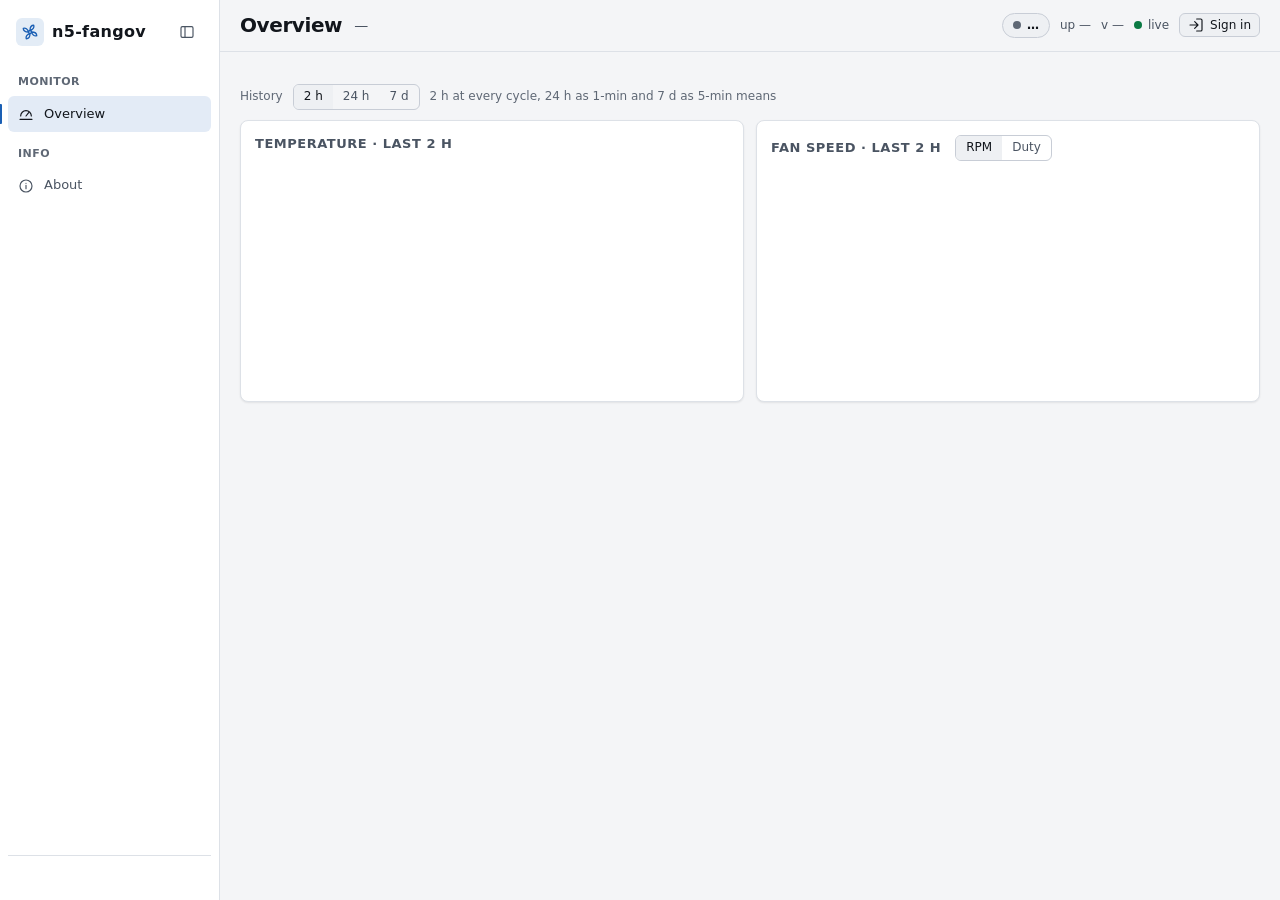
==== commit 579f71e9: "alerts, web, cmd: acknowledge alerts, /healthz, health page, driver chip - alert: ring records carry" ====
--- a/internal/web/static/index.html
+++ b/internal/web/static/index.html
@@ -51,6 +51,7 @@
         <span class="chip" id="h-status" role="status">…</span>
         <span class="meta uptime mx" title="daemon uptime">up —</span>
         <span class="meta ver mx"><span class="version">v —</span><span class="badge beta" hidden>beta</span></span>
+        <button class="chip drv" id="h-drv" type="button" aria-label="fan driver" hidden><svg class="ic" aria-hidden="true"><use href="#i-chip"/></svg><span class="mx" id="h-drv-t"></span></button>
         <button class="chip warn" id="h-cert" type="button" aria-label="certificate" hidden><svg class="ic" aria-hidden="true"><use href="#i-warn"/></svg><span class="mx" id="h-cert-t">certificate</span></button>
         <span class="live" id="h-live" aria-live="polite"><i></i><span class="mx">live</span></span>
         <span class="meta user" id="h-user" title="signed in as" hidden><svg class="ic" aria-hidden="true"><use href="#i-user"/></svg><span id="h-user-n"></span></span>
@@ -124,10 +125,18 @@
   </div>
 </section>
 
+<section id="p-health" class="pg" data-auth hidden>
+  <div class="card"><div class="card-h"><h2>Checks</h2><span class="hint sm" id="hl-sum"></span></div><ul class="hl" id="hl-checks"></ul></div>
+  <div class="grid2">
+    <div class="card"><h2>Kernel gate</h2><ul class="hl" id="hl-gate"></ul></div>
+    <div class="card"><h2>Driver and daemon</h2><dl class="kv" id="hl-kv"></dl></div>
+  </div>
+</section>
+
 <section id="p-fans" class="pg" data-auth hidden>
   <p class="gloss">Drag points or edit the table: <span id="cv-hint">2–8</span> points, temperatures ascending (°C, whatever the display unit), duty never falling. <em>Apply to daemon</em> rewrites the <code>[[channel]]</code> tables and keeps everything else.</p>
   <details class="gloss how"><summary>More about duty, critical, stall, stop</summary>
-    <p><b>duty</b> is the PWM value 0–255 the daemon writes (100 % = 255). Each cycle a channel moves from its current duty towards the curve's target in <code>step_up</code>/<code>step_down</code> steps (slew, shown as “current → target” on the Overview). <b>critical</b> forces 100 % at once whatever the curve says; below it sits the <b>ceiling</b>, a built-in floor per sensor kind (HDD 65, SSD 85, CPU 100 Â°C) that a configuration can only lower â shown as the second dashed line; a <b>stall</b> (fan reports 0 rpm) kicks the channel up until it spins. <b>stop</b> is the duty left on the channel when the daemon stops: <code>auto</code> hands it back to the driver, a number keeps a fixed duty.</p>
+    <p><b>duty</b> is the PWM value 0–255 the daemon writes (100 % = 255). Each cycle a channel moves from its current duty towards the curve's target in <code>step_up</code>/<code>step_down</code> steps (slew, shown as “current → target” on the Overview). <b>critical</b> forces 100 % at once whatever the curve says; below it sits the <b>ceiling</b>, a built-in floor per sensor kind (HDD 65, SSD 85, CPU 100 °C) that a configuration can only lower — shown as the second dashed line; a <b>stall</b> (fan reports 0 rpm) kicks the channel up until it spins. <b>stop</b> is the duty left on the channel when the daemon stops: <code>auto</code> hands it back to the driver, a number keeps a fixed duty.</p>
   </details>
   <div class="notice" id="cv-notice" role="alert" hidden></div>
   <div class="seg chsel" id="ch-sel" role="group" aria-label="Channel" hidden></div>
@@ -167,7 +176,7 @@
       <dl class="kv" id="al-status"></dl>
       <div class="act"><button class="btn" id="al-test" type="button"><svg class="ic" aria-hidden="true"><use href="#i-bell"/></svg>Send test alert</button><span class="hint sm">kind <code>test</code>, no cooldown</span></div>
     </div>
-    <div class="card"><h2>Recent alerts</h2><ul class="alerts" id="al-recent"></ul></div>
+    <div class="card"><div class="card-h"><h2>Recent alerts</h2><button class="btn sm" id="al-ackall" type="button" hidden><svg class="ic" aria-hidden="true"><use href="#i-check"/></svg>Acknowledge all</button></div><ul class="alerts" id="al-recent"></ul></div>
   </div>
   <div class="card tbl-wrap"><table class="tbl" id="al-kinds"><thead><tr><th scope="col">Kind</th><th scope="col">Description</th><th scope="col">Last sent</th></tr></thead><tbody></tbody></table></div>
 </section>
--- a/internal/web/static/app.css
+++ b/internal/web/static/app.css
@@ -39,7 +39,7 @@
   --dlg-w:min(640px,calc(100vw - 2*var(--sp-4)));--dlg-w-narrow:min(380px,calc(100vw - 2*var(--sp-4)));--dlg-max-h:calc(100vh - 2*var(--sp-4));
   --w-num:5.5em;--w-num-sm:4.5em;--w-text:12em;--w-select-sm:140px;--w-rowlabel:52px;--w-value:88px;
   --hit-min:24px;--hdr-h:52px;--live-w:280px;--sw-w:36px;--sw-h:20px;--sw-knob:16px;--pd-max:260px;
-  /* shell: sidebar / icon rail / phone bottom bar (§11a); --hdr-h is measured from the page header by app.js */
+  /* shell (§11a); --hdr-h and --actbar-h are measured by app.js */
   --nav-w:220px;--rail-w:56px;--bottom-h:56px;--subnav-w:200px;
   --nav-active:color-mix(in srgb,var(--info) var(--tint-bg),transparent);
   --ic:16px;--ic-stroke:1.75;--ic-sm:12px;--ic-md:18px;--ic-lg:20px;--logo:28px;--tog:32px;
@@ -69,14 +69,14 @@
 button,input,select,textarea{font:inherit;color:inherit}
 :focus-visible{outline:none;box-shadow:var(--focus)}
 .sr{position:absolute;left:0;width:1px;height:1px;overflow:hidden;clip:rect(0 0 0 0)} /* left:0 — at its static position inside a wide table the box would widen the phone's layout viewport */
-/* skip link: the first Tab stop, visible only while focused; main / the page h1 / a settings section take programmatic focus without a ring */
+/* skip link: visible only while focused; programmatic focus targets get no ring */
 .skip:focus{position:fixed;top:var(--sp-2);left:var(--sp-2);width:auto;height:auto;clip:auto;z-index:var(--z-toast);background:var(--bg2);color:var(--fg);padding:var(--sp-2) var(--sp-3);border:var(--bw) solid var(--info);border-radius:var(--r-md)}
 main:focus-visible,.st:focus-visible{box-shadow:none}
 [hidden]{display:none!important}
 /* icons: one inline sprite in index.html, <svg class="ic"><use href="#i-…"/></svg>, currentColor */
 .ic{width:var(--ic);height:var(--ic);fill:none;stroke:currentColor;stroke-width:var(--ic-stroke);stroke-linecap:round;stroke-linejoin:round;flex:none;vertical-align:-3px}
 
-/* shell: sidebar + page column; the nav is built by app.js (brand row, groups, ul > li > button[data-page], foot) */
+/* shell: sidebar + page column; the nav is built by app.js */
 .shell{display:grid;grid-template-columns:var(--nav-w) minmax(0,1fr);min-height:100vh}
 .shell.rail{grid-template-columns:var(--rail-w) minmax(0,1fr)}
 .page{min-width:0}
@@ -86,7 +86,7 @@
 .brand{margin:0;font-weight:var(--fw-bold);font-size:var(--fs-16);letter-spacing:var(--ls-brand);line-height:inherit}
 .nav .brand-row .logo{width:var(--logo);height:var(--logo);border-radius:var(--r-md);background:var(--nav-active);color:var(--info);display:grid;place-items:center;flex:none}
 .nav .brand-row .logo .ic{width:var(--ic-md);height:var(--ic-md)}
-/* sidebar toggle (panel-left icon): a 32 px ghost icon button at the right end of the brand row; in the rail under the logo (centred), and once more at the left edge of the page header */
+/* sidebar toggle: right end of the brand row; in the rail under the logo (forced rail: an empty slot of its size) */
 .tog{width:var(--tog);height:var(--tog);min-width:var(--tog);min-height:var(--tog);padding:0;color:var(--fg3)}
 .nav .brand-row .tog{margin-left:auto}
 .rail .nav>.tog{margin:0 auto}
@@ -102,7 +102,7 @@
 .nav .grp-sep{display:none}
 .rail .nav{padding:var(--sp-3) var(--sp-15)}
 .rail .nav .lbl,.rail .nav .brand,.rail .nav .grp,.rail .nav .foot{display:none}
-.rail .nav .brand-row{justify-content:center;padding:var(--sp-1) 0 var(--sp-15)} /* the logo alone; the toggle follows as the first item */
+.rail .nav .brand-row{justify-content:center;padding:var(--sp-1) 0 var(--sp-15)}
 .rail .nav li button{justify-content:center;padding:var(--sp-2)}
 .rail .nav li button[aria-current=page]::before{left:calc(-1*var(--sp-15))}
 .rail .nav .grp-sep{display:block;border-top:var(--bw) solid var(--line);margin:var(--sp-2) var(--sp-1)}
@@ -118,8 +118,6 @@
 .prof{color:var(--fg2);white-space:nowrap;overflow:hidden;text-overflow:ellipsis;max-width:40vw}
 .meta{color:var(--fg2);font-size:var(--fs-12);white-space:nowrap}
 .badge{font-size:var(--fs-11);font-weight:var(--fw-semibold);padding:var(--sp-05) var(--sp-2);border-radius:var(--r-pill);border:var(--bw) solid;white-space:nowrap}
-.badge.ok{color:var(--ok);border-color:color-mix(in srgb,var(--ok) var(--tint-border),transparent);background:color-mix(in srgb,var(--ok) var(--tint-bg),transparent)}
-.badge.warn{color:var(--warn);border-color:color-mix(in srgb,var(--warn) var(--tint-border),transparent);background:color-mix(in srgb,var(--warn) var(--tint-bg),transparent)}
 .chip{display:inline-flex;align-items:center;gap:var(--sp-15);font-size:var(--fs-12);font-weight:var(--fw-semibold);padding:3px var(--sp-25);border-radius:var(--r-pill);background:var(--bg3);border:var(--bw) solid var(--line2);white-space:nowrap}
 .chip::before{content:"";width:var(--dot);height:var(--dot);border-radius:var(--r-full);background:var(--fg3)}
 .chip.ok::before{background:var(--ok);box-shadow:var(--glow) var(--ok)}
@@ -127,7 +125,7 @@
 .chip.dry-run::before{background:var(--warn)}
 .chip.sensor-error,.chip.write-error{color:var(--crit)}
 .chip.dry-run{color:var(--warn)}
-/* certificate warning chip: fallback, expiry < 30 d, expired, plain HTTP off loopback (click → Settings → Certificate) */
+/* certificate warning chip (click → Settings → Certificate) */
 .chip.warn{color:var(--warn);cursor:pointer;border-color:color-mix(in srgb,var(--warn) var(--tint-border),transparent)}
 .chip.warn::before{display:none}
 .chip.warn:hover{background:color-mix(in srgb,var(--warn) var(--tint-row),var(--bg3))} /* 6 %: the warn text keeps 4.8:1 in light (12 % gave 4.4) */
@@ -139,16 +137,15 @@
 @keyframes pulse{0%,100%{opacity:1}50%{opacity:var(--opacity-pulse)}}
 .hint.sm{font-size:var(--fs-12);color:var(--fg3)}
 .banner{background:color-mix(in srgb,var(--crit) 18%,var(--bg2));color:var(--fg);border-bottom:var(--bw) solid var(--crit);padding:var(--sp-2) var(--sp-4);font-size:var(--fs-13)}
-.banner.warn{background:color-mix(in srgb,var(--warn) var(--tint-strong),var(--bg2));border-bottom-color:var(--warn);white-space:pre-wrap;font-family:inherit}
-.banner.warn code{font-size:var(--fs-12)}
+.banner.warn{background:color-mix(in srgb,var(--warn) var(--tint-strong),var(--bg2));border-bottom-color:var(--warn);white-space:pre-wrap}
 .ver{display:inline-flex;align-items:center;gap:var(--sp-15)}
-.badge.beta{color:var(--stall);border-color:color-mix(in srgb,var(--stall) var(--tint-border),transparent);background:color-mix(in srgb,var(--stall) var(--tint-bg),transparent);text-transform:uppercase;font-size:var(--fs-11);padding:0 var(--sp-15)}
+.badge.beta{text-transform:uppercase;padding:0 var(--sp-15)}
 .badge.builtin{color:var(--fg2);border-color:var(--line2);background:var(--bg3)}
 
 /* controls */
 .btn{display:inline-flex;align-items:center;gap:var(--sp-15);background:var(--bg3);border:var(--bw) solid var(--line2);border-radius:var(--r-md);padding:var(--sp-15) var(--sp-3);cursor:pointer;line-height:var(--lh-tight);white-space:nowrap}
 .btn:hover{border-color:var(--fg3)}
-.btn.primary{background:var(--info);border-color:var(--info);color:var(--bg)} /* dark: #0f1115 on #5aa9ff = 7.6:1 (white was 2.5:1, AUDIT hoch 5); the literal is pinned by TestPrimaryButtonContrast */
+.btn.primary{background:var(--info);border-color:var(--info);color:var(--bg)} /* dark: 7.6:1; pinned by TestPrimaryButtonContrast */
 :root[data-theme=light] .btn.primary{color:#fff} /* light: white on #1a5fb4 = 6.3:1 */
 @media (prefers-color-scheme:light){:root[data-theme=system] .btn.primary{color:#fff}}
 .btn.danger{color:var(--crit)}
@@ -170,13 +167,13 @@
 .bar .grow input{flex:1}
 .bar .actions{margin-left:auto;display:flex;gap:var(--sp-2);align-items:center}
 .chk{display:inline-flex;gap:var(--sp-15);align-items:center;font-size:var(--fs-13);color:var(--fg2)}
-.chk.warn{flex-wrap:nowrap;align-items:flex-start;color:var(--warn);line-height:var(--lh-tight)}.chk.warn input{margin-top:var(--sp-05);flex:none}.chk.warn span{flex:1;min-width:0}
+.chk.warn{align-items:flex-start;color:var(--warn);line-height:var(--lh-tight)}.chk.warn input{margin-top:var(--sp-05);flex:none}.chk.warn span{flex:1;min-width:0}
 .inline{display:flex;gap:var(--sp-2);align-items:center;flex-wrap:wrap}
 .inline label{display:flex;gap:var(--sp-2);align-items:center;font-size:var(--fs-13);color:var(--fg2)}
 .notice{background:color-mix(in srgb,var(--warn) 14%,var(--bg2));border:var(--bw) solid var(--warn);border-radius:var(--r-lg);padding:var(--sp-2) var(--sp-3);font-size:var(--fs-13);margin-bottom:var(--sp-3);white-space:pre-wrap}
 .notice.err{background:color-mix(in srgb,var(--crit) 14%,var(--bg2));border-color:var(--crit)}
 
-/* unsaved-edits marker: on the Fans nav entry (#nav-dirty), the channel selector and in the action bars (#cv-dirty, #sc-dirty) */
+/* unsaved-edits marker */
 .dirty{display:inline-block;width:var(--dot);height:var(--dot);border-radius:var(--r-full);background:var(--warn);margin-left:var(--sp-15);vertical-align:middle}
 .dirty-t{display:inline-flex;align-items:center;gap:var(--sp-15);color:var(--warn);font-size:var(--fs-13)}
 .dirty-t .dirty{margin:0}
@@ -198,7 +195,6 @@
 .tile .spark{height:var(--spark-h);position:relative}
 .tile .spark canvas{display:block;width:100%;height:100%}
 .tile .spark .rng{position:absolute;right:0;top:calc(-1*var(--sp-05));font-size:var(--fs-11);color:var(--fg3)}
-.badge.hold{color:var(--man);border-color:color-mix(in srgb,var(--man) var(--tint-border),transparent);background:color-mix(in srgb,var(--man) var(--tint-bg),transparent);font-variant-numeric:tabular-nums}
 .t-ok{color:var(--ok)}.t-warm{color:var(--warn)}.t-hot{color:var(--hot)}.t-crit{color:var(--crit)}
 .tile .row{display:grid;grid-template-columns:var(--w-rowlabel) 1fr auto;align-items:center;gap:var(--sp-2);font-size:var(--fs-13);height:20px}
 .tile .row .k{color:var(--fg3);font-size:var(--fs-12)}
@@ -212,11 +208,8 @@
 .bar-h b{position:absolute;top:calc(-1*var(--sp-05));width:var(--marker-w);height:var(--marker-h);background:var(--fg);opacity:var(--opacity-marker)}
 @media (prefers-reduced-motion:reduce){.bar-h i{transition:none}}
 .mode{font-size:var(--fs-11);font-weight:var(--fw-semibold);padding:var(--sp-05) var(--sp-2);border-radius:var(--r-sm);text-transform:uppercase;letter-spacing:var(--ls-caps);border:var(--bw) solid;white-space:nowrap}
-.m-auto{color:var(--ok);border-color:color-mix(in srgb,var(--ok) var(--tint-border),transparent);background:color-mix(in srgb,var(--ok) var(--tint-bg),transparent)}
-.m-manual{color:var(--man);border-color:color-mix(in srgb,var(--man) var(--tint-border),transparent);background:color-mix(in srgb,var(--man) var(--tint-bg),transparent)}
-.m-critical,.m-failsafe{color:var(--crit);border-color:color-mix(in srgb,var(--crit) var(--tint-border),transparent);background:color-mix(in srgb,var(--crit) var(--tint-bg),transparent)}
-.m-stall{color:var(--stall);border-color:color-mix(in srgb,var(--stall) var(--tint-border),transparent);background:color-mix(in srgb,var(--stall) var(--tint-bg),transparent)}
-.m-sensor-error{color:var(--warn);border-color:color-mix(in srgb,var(--warn) var(--tint-border),transparent);background:color-mix(in srgb,var(--warn) var(--tint-bg),transparent)}
+.badge.ok,.m-auto{--tc:var(--ok)}.badge.warn,.m-sensor-error{--tc:var(--warn)}.m-critical,.m-failsafe{--tc:var(--crit)}.badge.beta,.m-stall{--tc:var(--stall)}.badge.hold,.badge.file,.m-manual{--tc:var(--man)}.badge.preset{--tc:var(--info)}
+.badge.ok,.badge.warn,.badge.beta,.badge.hold,.badge.preset,.badge.file,.m-auto,.m-manual,.m-critical,.m-failsafe,.m-stall,.m-sensor-error{color:var(--tc);border-color:color-mix(in srgb,var(--tc) var(--tint-border),transparent);background:color-mix(in srgb,var(--tc) var(--tint-bg),transparent)}
 .m-unknown{color:var(--fg2);border-color:var(--line2)}
 
 /* charts */
@@ -250,23 +243,28 @@
 .alerts .k.test,.alerts .k.start{color:var(--info)}
 .alerts .msg{flex:1;min-width:0;overflow-wrap:anywhere}
 .alerts .msg .de{display:block;color:var(--crit);font-size:var(--fs-12)}
+.alerts .ak{display:block;color:var(--fg3);font-size:var(--fs-12)}.alerts li>.btn{align-self:center}.chip.drv{cursor:pointer}.chip.drv::before{display:none}
+.alerts .ackd{display:block;padding-left:0}.alerts .ackd summary{cursor:pointer;color:var(--fg3);font-size:var(--fs-12)}.alerts .ackd li{opacity:.75}
+.hl{list-style:none;margin:0;padding:0}.hl li{display:flex;gap:var(--sp-2);padding:var(--sp-1) 0;border-bottom:var(--bw) solid var(--line);overflow-wrap:anywhere}.hl li:last-child{border-bottom:0}
+.hl b{min-width:56px;font-size:var(--fs-12);text-transform:uppercase}.hl .ok b{color:var(--ok)}.hl .warn b{color:var(--warn)}.hl .fail b{color:var(--crit)}.hl .skipped b{color:var(--fg3)}
+[data-page][data-n]:not([data-n=""])::after{content:attr(data-n);margin-left:auto;min-width:18px;padding:0 var(--sp-1);border-radius:var(--r-pill);background:var(--crit);color:var(--bg);font-size:var(--fs-11);text-align:center}
+.bnav [data-page][data-n]:not([data-n=""])::after{position:absolute;top:2px;right:22%;margin:0}
 .alerts time{color:var(--fg2);white-space:nowrap}
 .empty{color:var(--fg3);font-size:var(--fs-13)}
 
-/* Fans page (§11a): one card per channel — header .fh, the curve editor .ed left, Live & override .live right (≥ 1100 px);
-   below 700 px the channel selector .chsel shows one card at a time (app.js toggles hidden by the breakpoint, not a setting) */
+/* Fans page (§11a): one card per channel — .fh, curve editor .ed, Live & override .live (right ≥ 1100 px); .chsel below 700 px */
 .chsel{margin-bottom:var(--gap);max-width:100%;overflow-x:auto}
 .chsel button{display:inline-flex;align-items:center;gap:var(--sp-15);white-space:nowrap}
-.chsel button .sub{color:var(--fg3);font-size:var(--fs-11)}
+.chsel button .sub{font-size:var(--fs-11)}
 .chsel button .dirty{margin:0}
 @media (min-width:700px){.chsel{display:none}}
 .fan-cards{display:grid;gap:var(--gap);margin-bottom:var(--gap)}
 .fan{display:grid;gap:var(--sp-3);grid-template-columns:1fr;padding:0;overflow:hidden}
 .fan .fh{grid-column:1/-1;display:flex;align-items:center;gap:var(--sp-25);flex-wrap:wrap;padding:var(--sp-3) var(--sp-4);border-bottom:var(--bw) solid var(--line);background:var(--bg3);min-height:var(--hit-min)}
-.fan .fh h2.name{margin:0;font-size:var(--fs-15);font-weight:var(--fw-semibold);color:var(--fg);text-transform:none;letter-spacing:0}
-.fan .fh .sub{margin:0;color:var(--fg3);font-size:var(--fs-12)}
+.fan .fh h2.name{margin:0;color:var(--fg);text-transform:none;letter-spacing:0}
+.fan .fh .sub{margin:0}
 .fan .fh .badges{margin-left:auto;display:inline-flex;gap:var(--sp-15);align-items:center;flex-wrap:wrap}
-.badge.preset{color:var(--info);border-color:color-mix(in srgb,var(--info) var(--tint-border),transparent);background:color-mix(in srgb,var(--info) var(--tint-bg),transparent);display:inline-flex;align-items:center;gap:var(--sp-05)}
+.badge.preset{display:inline-flex;align-items:center;gap:var(--sp-05)}
 .badge.preset .ic{width:var(--ic-sm);height:var(--ic-sm)}
 .fan .ed{padding:0 var(--sp-4) var(--sp-4)}
 .fan .live{padding:0 var(--sp-4) var(--sp-4);display:grid;gap:var(--sp-25);align-content:start;font-size:var(--fs-13)}
@@ -287,18 +285,17 @@
 .switch[aria-checked=true] .track::after{transform:translateX(var(--sw-knob));background:var(--bg)}
 .switch[aria-checked=true]{color:var(--fg)}
 .switch b{font-weight:var(--fw-semibold);color:inherit}
-.switch:focus-visible{outline:none;box-shadow:var(--focus);border-radius:var(--r-sm)}
+.switch:focus-visible{border-radius:var(--r-sm)}
 .switch:disabled{opacity:var(--opacity-disabled);cursor:default}
 @media (prefers-reduced-motion:reduce){.switch .track,.switch .track::after{transition:none}}
 .fan .man{display:grid;gap:var(--sp-2)}
 .fan .rg{display:flex;gap:var(--sp-2);align-items:center}
 .fan .rg input[type=range]{flex:1;min-width:0;min-height:var(--hit-min)}
-.fan .rg input[type=number]{width:var(--w-num)}
 .fan .live .actions{display:flex;gap:var(--sp-2);flex-wrap:wrap;align-items:center}
 .fan .live .warn{color:var(--fg3);font-size:var(--fs-12);margin:0}
 .fan .live .warn.on{color:var(--warn)}
 .fan .live[data-off=true] .man{opacity:var(--opacity-disabled);pointer-events:none}
-/* the curve editor inside the card (fields, canvas with keyboard points, point table, duty→rpm reference) */
+/* curve editor */
 .ed{display:grid;gap:var(--sp-25)}
 .ed .fields{display:flex;flex-wrap:wrap;align-items:center;gap:var(--sp-2) var(--sp-35);margin-top:var(--sp-1)}
 .ed .fields label{display:inline-flex;align-items:center;gap:var(--sp-15);font-size:var(--fs-12);color:var(--fg2)}
@@ -307,7 +304,7 @@
 .ed .fields input[type=number]{width:var(--w-num-sm)}
 .ed .cvs{position:relative;height:var(--curve-h)}
 .ed canvas{display:block;width:100%;height:100%;touch-action:none;cursor:crosshair;border-radius:var(--r-md)}
-/* keyboard points: focusable overlays on the canvas, invisible until focused; pointer events reach the canvas below */
+/* keyboard points: focusable overlays, invisible until focused */
 .ed .ptl span{position:absolute;width:var(--hit-min);height:var(--hit-min);margin:calc(-1*var(--hit-min)/2) 0 0 calc(-1*var(--hit-min)/2);border-radius:var(--r-full);pointer-events:none}
 .ed .ptl span:focus-visible{box-shadow:var(--focus);background:color-mix(in srgb,var(--info) var(--tint-active),transparent)}
 .ed table,.pe-ch table{border-collapse:collapse;font-size:var(--fs-12)}
@@ -320,11 +317,11 @@
 .gloss b{color:var(--fg);font-weight:var(--fw-semibold)}
 details.gloss summary{font-size:var(--fs-12)}
 details.gloss p{margin:var(--sp-15) 0 0}
-/* presets row: chips (active dot, recommended star, built-in badge) with Apply and icon buttons */
+/* presets row */
 .presets-card{margin-bottom:var(--gap)}
 .presets-card .card-h .actions{margin-left:auto}
 .presets-card>.hint{margin-bottom:var(--sp-25)}
-/* active set: the presets whose merge equals the whole running config (ring = custom, filled = a match) */
+/* active set: ring = custom, filled = a match */
 .active-set{display:flex;align-items:center;flex-wrap:wrap;gap:var(--sp-15);margin:0 0 var(--sp-1);font-size:var(--fs-13);color:var(--fg2)}
 .active-set .dot{margin:0;border:var(--bw) solid var(--fg3)}
 .active-set.on .dot{background:var(--ok);border-color:var(--ok)}
@@ -338,16 +335,13 @@
 .pchip .pn{font-weight:var(--fw-semibold)}
 .pchip .pd{color:var(--fg2);font-size:var(--fs-12);max-width:var(--pd-max);overflow:hidden;text-overflow:ellipsis;white-space:nowrap}
 .pchip .btn.sm{margin-left:var(--sp-1)}
-.pchip .btn.icon{min-width:var(--hit-min);min-height:var(--hit-min);padding:0}
+.pchip .btn.icon{padding:0}
 .empty-cta{display:grid;gap:var(--sp-2);justify-items:start;color:var(--fg3);font-size:var(--fs-13)}
-/* sticky action bar: dirty indicator, Revert, Apply to daemon; above the phone bar below 700 px */
+/* sticky action bar */
 .actbar{position:sticky;bottom:0;z-index:var(--z-tabs);display:flex;align-items:center;gap:var(--sp-3);flex-wrap:wrap;padding:var(--sp-2) var(--sp-3);margin:0 calc(-1*var(--sp-5)) calc(-1*var(--sp-5));background:color-mix(in srgb,var(--bg2) 94%,transparent);backdrop-filter:blur(6px);border-top:var(--bw) solid var(--line)}
 .actbar .actions{margin-left:auto;display:flex;gap:var(--sp-2)}
-.actbar .dirty-t .dirty{margin:0}
 /* preset editor dialog */
 .pe-body{display:grid;gap:var(--sp-3)}
-.pe-body .frow{display:flex;flex-wrap:wrap;gap:var(--sp-2) var(--sp-4);align-items:center}
-.pe-body .frow label{display:inline-flex;align-items:center;gap:var(--sp-2);font-size:var(--fs-13);color:var(--fg2)}
 .pe-body .frow input[type=text]{width:var(--w-text)}
 .pe-body .src{display:flex;gap:var(--sp-2);align-items:center;font-size:var(--fs-13);color:var(--fg2);flex-wrap:wrap}
 .pe-ch{border:var(--bw) solid var(--line);border-radius:var(--r-lg);padding:var(--sp-3);display:grid;gap:var(--sp-2);background:var(--bg)}
@@ -360,8 +354,7 @@
 .pe-ch .fields input[type=text]{width:4em}
 .pe-ch .ptl2{display:flex;gap:var(--sp-3);flex-wrap:wrap;align-items:start}
 .pe-ch .ptl2 .hint{align-self:center}
-.pe-body .act{display:flex;gap:var(--sp-2);flex-wrap:wrap;justify-content:flex-end}
-.pe-body .notice{margin:0}
+.pe-body .act{justify-content:flex-end}
 
 /* log, table */
 .log{background:var(--bg2);border:var(--bw) solid var(--line);border-radius:var(--r-lg);padding:var(--sp-3);margin:0;font-size:var(--fs-12);line-height:var(--lh-loose);height:var(--log-h);overflow:auto;white-space:pre-wrap;overflow-wrap:anywhere}
@@ -378,15 +371,14 @@
 .tbl tr.dim td{color:var(--fg3)}
 .tbl .expired{color:var(--warn)}
 .tbl td .tid{display:block;color:var(--fg3);font-size:var(--fs-11)}
-/* Schedules page: editor card (one row per [[schedule]] entry) + status card; day toggles are aria-pressed buttons */
+/* Schedules page: editor + status card */
 .grid-sc{display:grid;grid-template-columns:1fr;gap:var(--gap)}
 @media (min-width:1400px){.grid-sc{grid-template-columns:minmax(0,1fr) 300px}}
 .sc{display:grid;gap:var(--sp-25);align-content:start}
-.sc .tbl-wrap{border:var(--bw) solid var(--line);border-radius:var(--r-md)}
+.sc .tbl-wrap,.sy .tbl-wrap,.compat .tbl-wrap{border:var(--bw) solid var(--line);border-radius:var(--r-md)}
 .sc .card-h .hint{flex:1;min-width:200px}
 .sc-ed .act .actions{margin-left:auto;display:flex;gap:var(--sp-2)}
 .sc-tbl td{vertical-align:middle;padding:var(--sp-2)}
-.sc-tbl td.empty{white-space:normal}
 .sc-tbl select,.sc-tbl input[type=time]{padding:3px var(--sp-15)}
 .sc-tbl .sub{display:flex;gap:var(--sp-2);align-items:center;margin-top:var(--sp-05);min-height:var(--hit-min)}
 .sc-tbl .act{display:inline;margin:0}
@@ -395,10 +387,10 @@
 .sc-tbl .rowact{text-align:right}
 .days{display:inline-flex;gap:var(--sp-05);flex-wrap:nowrap}
 .days button{width:calc(var(--hit-min) + var(--sp-15));min-height:var(--hit-min);border:var(--bw) solid var(--line-strong);background:var(--bg);color:var(--fg3);border-radius:var(--r-sm);font-size:var(--fs-11);font-weight:var(--fw-semibold);cursor:pointer;padding:0}
-/* pressed: the solid --info border carries the state at ≥ 3:1 (a tint alone cannot), the 22 % tint and the text colour follow */
+/* pressed: the --info border carries the state at ≥ 3:1 */
 .days button[aria-pressed=true]{background:color-mix(in srgb,var(--info) var(--tint-active),transparent);color:var(--info);border-color:var(--info)}
 .days .all{color:var(--fg2);font-size:var(--fs-12);align-self:center;margin-left:var(--sp-1);white-space:nowrap}
-/* phone: one entry = a stacked block (preset · remove / from · to / days) instead of a sideways-scrolling row */
+/* phone: one entry = a stacked block */
 @media (max-width:699.98px){
   .sc-tbl thead{display:none}
   .sc-tbl,.sc-tbl tbody{display:block}
@@ -411,7 +403,7 @@
   .sc-tbl td.empty{grid-column:1/-1}
 }
 
-/* toasts: two live regions (polite, assertive for errors) in one stack, lifted above the sticky action bar (--actbar-h, measured by app.js) */
+/* toasts: two live regions in one stack, above the sticky action bar */
 .toasts{position:fixed;right:var(--sp-4);bottom:calc(var(--actbar-h,0px) + var(--sp-4));display:grid;gap:var(--sp-2);z-index:var(--z-toast);max-width:var(--toast-w)}
 .toasts div[aria-live]{display:grid;gap:var(--sp-2)}
 .toasts div[aria-live]:empty{display:none}
@@ -427,20 +419,18 @@
 .dlg::backdrop{background:var(--backdrop)}
 .dlg-h{display:flex;align-items:center;gap:var(--sp-25);margin-bottom:var(--sp-3)}
 .dlg-h h2{margin:0;flex:1}
-.dlg .act{display:flex;flex-wrap:wrap;gap:var(--sp-2)}
-.dlg .notice{margin:0}
+.dlg .notice,.st .notice{margin:0}
 .dlg.narrow{width:var(--dlg-w-narrow)}
 #login-f,#cf-body{display:grid;gap:var(--sp-25)}
 #login-f label{display:grid;gap:var(--sp-1);font-size:var(--fs-13);color:var(--fg2)}
 #login-f label.chk{display:flex;align-items:flex-start}
 #login-f .chk input{margin-top:3px}
 #login-f .chk span{display:grid}
-#login-f .notice{margin:0}
 #login-f .act,#cf-body .act{justify-content:flex-end}
 #cf-text{margin:0;white-space:pre-wrap}
 .act{display:flex;flex-wrap:wrap;gap:var(--sp-2);align-items:center}
 
-/* settings page: sub-navigation (sticky left ≥ md, chips on top below) + one card per section */
+/* settings page: sub-navigation + one card per section */
 .settings{display:grid;grid-template-columns:1fr;gap:var(--gap);align-items:start}
 @media (min-width:900px){.settings{grid-template-columns:var(--subnav-w) minmax(0,1fr)}}
 .subnav{display:flex;gap:var(--sp-1);flex-wrap:wrap}
@@ -453,7 +443,6 @@
 .st{scroll-margin-top:calc(var(--hdr-h) + var(--sp-3));display:grid;gap:var(--sp-3);align-content:start}
 .st h2{margin:0;font-size:var(--fs-15);text-transform:none;letter-spacing:0;color:var(--fg)}
 .st .card-h{margin:0}
-.st .notice{margin:0}
 .frow{display:flex;flex-wrap:wrap;gap:var(--sp-2) var(--sp-4);align-items:center}
 .frow label{display:inline-flex;align-items:center;gap:var(--sp-2);font-size:var(--fs-13);color:var(--fg2)}
 .frow .actions{margin-left:auto;display:flex;gap:var(--sp-2);flex-wrap:wrap}
@@ -465,8 +454,7 @@
 .dz{display:flex;align-items:center;gap:var(--sp-3);padding:var(--sp-2) 0;border-top:var(--bw) solid var(--line)}
 .dz>div{display:grid;gap:var(--sp-05);flex:1;font-size:var(--fs-13)}
 .dz .btn{flex:none}
-/* account, tokens, certificate blocks (the former dialogs' content) */
-.badge.file{color:var(--man);border-color:color-mix(in srgb,var(--man) var(--tint-border),transparent);background:color-mix(in srgb,var(--man) var(--tint-bg),transparent)}
+/* account, tokens, certificate */
 .badge.off{color:var(--fg2);border-color:var(--line2)}
 #ct-body,#ac-body{display:grid;gap:var(--sp-3)}
 #ct-kv dd.soon{color:var(--warn);font-weight:var(--fw-semibold)}
@@ -475,7 +463,7 @@
 .fp{display:flex;align-items:center;gap:var(--sp-2);flex-wrap:wrap;font-size:var(--fs-12)}
 .fp .k{color:var(--fg3)}
 .fp code{background:var(--bg);border:var(--bw) solid var(--line);border-radius:var(--r-md);padding:var(--sp-1) var(--sp-2);overflow-wrap:anywhere;flex:1;min-width:0;font-size:var(--fs-11);line-height:var(--lh-loose)}
-/* the collapsible forms (class sub, scoped to the settings sections; .sub alone is the channel subtitle) */
+/* collapsible forms (.st .sub; .sub alone is the channel subtitle) */
 .st .sub{display:grid;gap:var(--sp-2);padding:var(--sp-3);border:var(--bw) solid var(--line);border-radius:var(--r-lg);background:var(--bg);margin:0;color:inherit;font-size:inherit}
 .st .sub label{display:flex;gap:var(--sp-2);align-items:center;font-size:var(--fs-13);color:var(--fg2);flex-wrap:wrap}
 .st .sub input[type=file]{font-size:var(--fs-12);flex:1;min-width:0}
@@ -485,11 +473,10 @@
 .how ol{margin:var(--sp-2) 0 0;padding-left:var(--sp-5);font-size:var(--fs-13);display:grid;gap:var(--sp-15)}
 .how ol i{color:var(--fg2);font-style:normal}
 #ac-tokens{display:grid;gap:var(--sp-25)}
-#ac-tokens .hint.sm{margin:0}
 #ac-tk-f select{flex:1;min-width:140px}
 #ac-tk-secret{font-size:var(--fs-12);background:var(--bg2)}
 
-/* phone: bottom bar (Overview · Fans · Alerts · Settings · More) + the More sheet listing the rest */
+/* phone: bottom bar + More sheet */
 .bnav{display:none}
 .sheet{background:var(--bg2);color:var(--fg);border:var(--bw) solid var(--line2);border-radius:var(--r-lg) var(--r-lg) 0 0;box-shadow:var(--shadow-3);padding:var(--sp-3) var(--sp-4) var(--sp-5);width:100vw;max-width:100vw;margin:auto 0 0;position:fixed;bottom:0;left:0}
 .sheet::backdrop{background:var(--backdrop)}
@@ -514,7 +501,7 @@
   .fan .fh,.fan .ed,.fan .live{padding-left:var(--sp-3);padding-right:var(--sp-3)}
   .tile{min-height:0}
 }
-/* 700–999 px: the header keeps one row without uptime and version (the rail is forced below 1100 px by app.js); below 900 px the certificate chip is icon-only and the profile title shorter */
+/* narrow header: no uptime / version below 1000 px, icon-only certificate chip below 900 px */
 @media (max-width:999.98px){.ph .uptime,.ph .ver{display:none}}
 @media (max-width:899.98px){#h-cert-t{display:none}.prof{max-width:25vw}}
 
@@ -522,7 +509,7 @@
 .grid3.ov .card-h{margin-bottom:var(--sp-2)}
 @media (min-width:700px){.grid3.ov{grid-template-columns:1.35fr 1fr;grid-template-rows:auto 1fr}.grid3.ov .sensors{grid-row:span 2}}
 @media (min-width:900px){.grid3.ov{grid-template-columns:1.2fr 1fr 1fr;grid-template-rows:auto}.grid3.ov .sensors{grid-row:auto}}
-/* one <details> per group: the summary carries name · count · live max, rows inside */
+/* sensor groups: one <details> each */
 .sensors .sg summary{font-size:var(--fs-11);font-weight:var(--fw-semibold);color:var(--fg3);text-transform:uppercase;letter-spacing:var(--ls-caps);padding:var(--sp-15) 0;cursor:pointer;min-height:var(--hit-min)}
 .sensors .sg summary .gm{text-transform:none;letter-spacing:0;font-weight:var(--fw-medium);color:var(--fg2)}
 .sensors .sg[open]{margin-bottom:var(--sp-1)}
@@ -530,7 +517,7 @@
 .sensors .sn:last-child{border-bottom:0}
 .sensors .sn .d,.sensors .sn .id{display:block;overflow:hidden;text-overflow:ellipsis;white-space:nowrap}
 .sensors .sn .id{color:var(--fg2);font-size:var(--fs-12)}
-.sensors .sn .val{font-variant-numeric:tabular-nums;color:var(--fg)}
+.sensors .sn .val{color:var(--fg)}
 .btn.on{background:color-mix(in srgb,var(--info) var(--tint-active),var(--bg3));border-color:var(--info)}
 .sensors .sn .btn.on{color:var(--fg)} /* --info text on the 22 % tint is 4.0:1 in light; tint + border carry the state */
 .legend.rm span{gap:var(--sp-1)}
@@ -556,14 +543,12 @@
 
 /* system page */
 .sy{display:grid;gap:var(--sp-25);margin-bottom:var(--gap);align-content:start}
-.sy .tbl-wrap{border:var(--bw) solid var(--line);border-radius:var(--r-md)}
 #p-system .bar .hint{flex:1;min-width:240px}
 #sys dd{overflow-wrap:anywhere}
 
 /* about + compatibility card */
 .about{max-width:760px;display:grid;gap:var(--sp-3)}
 .compat{margin-top:var(--gap)}
-.compat .tbl-wrap{border:var(--bw) solid var(--line);border-radius:var(--r-md)}
 .about p{margin:0}
 .about .ab-t{font-size:var(--fs-18);display:flex;align-items:center;gap:var(--sp-2);flex-wrap:wrap}
 .about a{color:var(--info)}
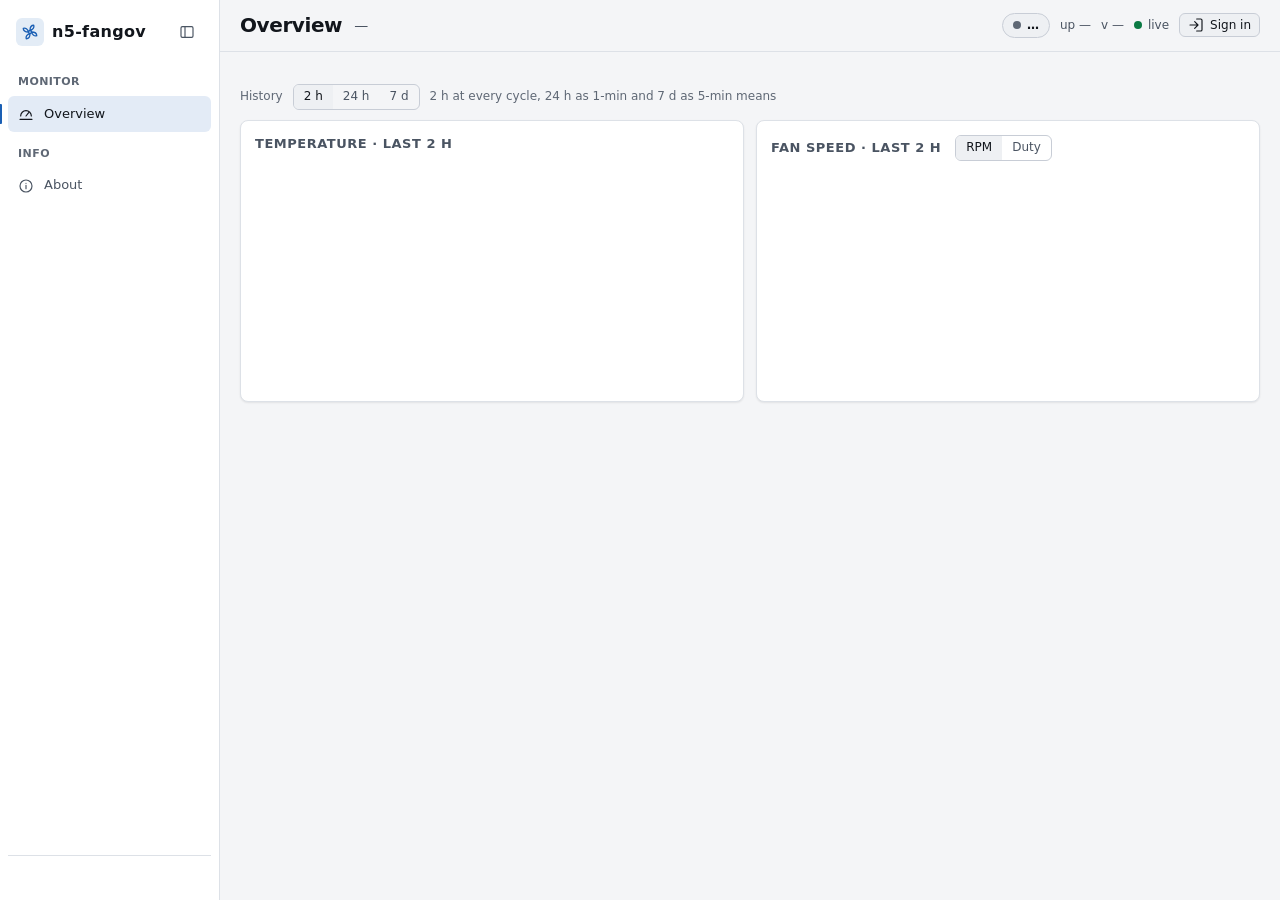
==== commit c05d5f55: "preview: what curves, a preset or assist would have done (24 h / 7 d) POST /api/preview (scope read," ====
--- a/internal/web/static/index.html
+++ b/internal/web/static/index.html
@@ -148,6 +148,11 @@
     <div class="notice" id="ps-notice" hidden></div>
     <div class="preset-row" id="preset-row"></div>
   </div>
+  <template id="t-pv"><section class="card pv" aria-label="Curve preview">
+    <div class="card-h"><h2>Preview</h2><div class="seg" role="group" aria-label="Preview span"><button type="button" data-sp="24h" aria-pressed="true" class="on">24 h</button><button type="button" data-sp="7d" aria-pressed="false">7 d</button></div><button class="btn icon link" type="button" data-pvx aria-label="Close the preview"><svg class="ic" aria-hidden="true"><use href="#i-close"/></svg></button></div>
+    <p class="hint sm">Recorded duty grey, preview in colour, assist share as the filled area. Computed from the history, nothing is applied.</p>
+    <div class="pv-c"></div><p class="pv-s"></p><p class="hint sm pv-n"></p>
+  </section></template>
   <div class="actbar" id="actbar"><span class="dirty-t" id="cv-dirty" hidden><i class="dirty"></i>unsaved changes</span><span class="hint sm" id="cv-clean">no unsaved changes</span><div class="actions"><button class="btn" id="cv-saveas" type="button" hidden><svg class="ic" aria-hidden="true"><use href="#i-plus"/></svg>Save as preset…</button><button class="btn" id="cv-revert" type="button">Revert</button><button class="btn primary" id="cv-apply" type="button">Apply to daemon</button></div></div>
 </section>
 
--- a/internal/web/static/app.css
+++ b/internal/web/static/app.css
@@ -295,6 +295,11 @@
 .fan .live .warn{color:var(--fg3);font-size:var(--fs-12);margin:0}
 .fan .live .warn.on{color:var(--warn)}
 .fan .live[data-off=true] .man{opacity:var(--opacity-disabled);pointer-events:none}
+.fan .live .as{display:grid;gap:var(--sp-1);border-top:var(--bw) solid var(--line);padding-top:var(--sp-2)} /* assist: switch + one line, only with an [[assist]] table */
+.pv{display:grid;gap:var(--sp-2);margin-bottom:var(--gap)} /* curve preview panel under a card: full width, the summary below the chart */
+.pv .card-h{display:flex;align-items:center;gap:var(--sp-2);flex-wrap:wrap}.pv .card-h h2{margin:0;flex:1}
+.pv-c{display:grid;gap:var(--sp-2)}.pv-off{opacity:var(--opacity-disabled)} /* a chart whose last answer failed */.pv-s{white-space:pre-line;margin:0;font-size:var(--fs-13)}.pv-n{margin:0}
+.tile .row .v .asb{color:var(--man);font-size:var(--fs-12);font-weight:var(--fw-semibold)}
 /* curve editor */
 .ed{display:grid;gap:var(--sp-25)}
 .ed .fields{display:flex;flex-wrap:wrap;align-items:center;gap:var(--sp-2) var(--sp-35);margin-top:var(--sp-1)}
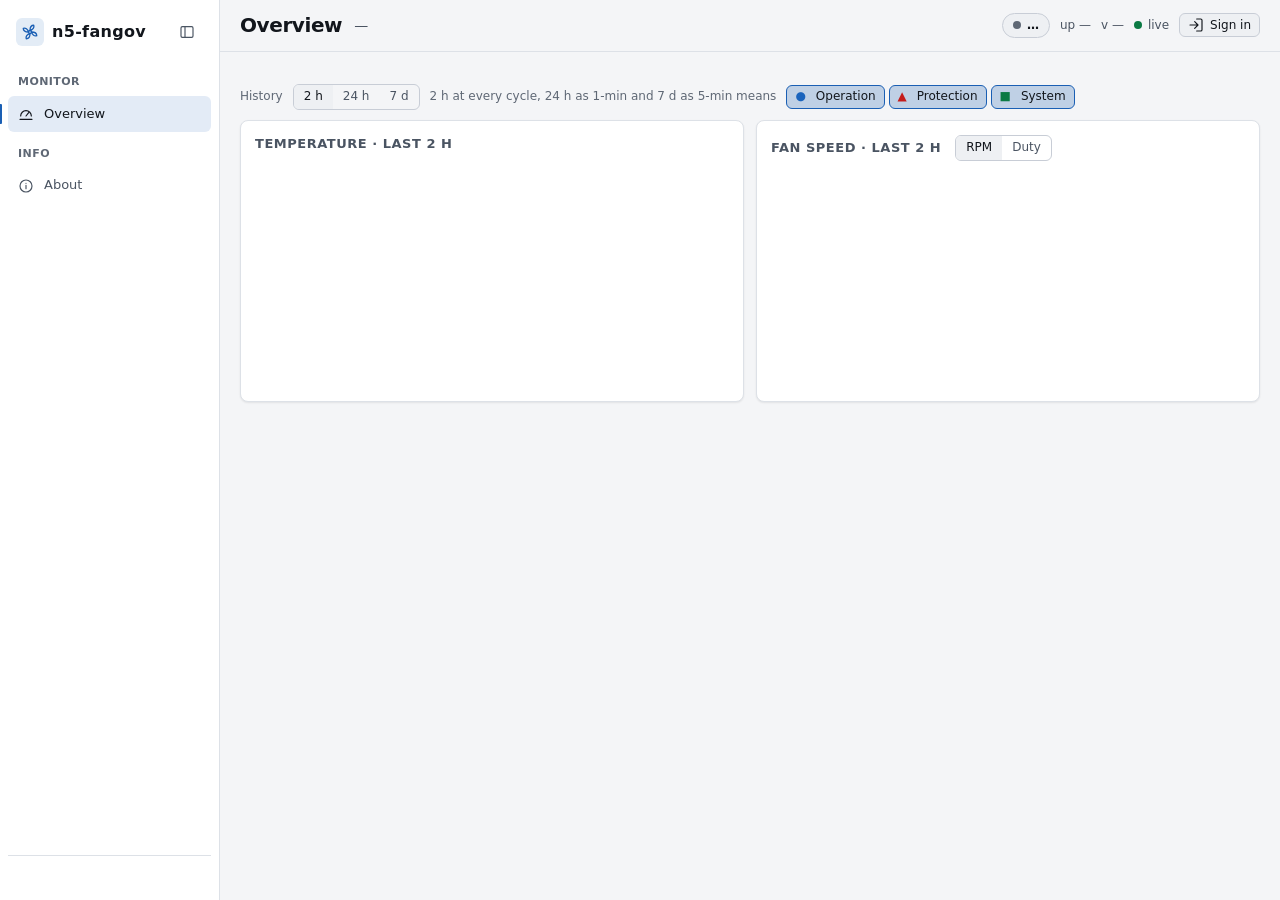
==== commit 0364c5be: "events: event log and chart markers New events.json ring in the state dir (7 d, at most 2000) record" ====
--- a/internal/web/static/index.html
+++ b/internal/web/static/index.html
@@ -71,6 +71,7 @@
       <button data-range="2h" aria-pressed="false">2 h</button><button data-range="24h" aria-pressed="false">24 h</button><button data-range="7d" aria-pressed="false">7 d</button>
     </div>
     <span class="hint sm mx">2 h at every cycle, 24 h as 1-min and 7 d as 5-min means</span>
+    <div class="evf" id="ev-chips" role="group" aria-label="Event markers in the charts"></div>
     <button class="btn sm" id="ov-csv" type="button" data-auth hidden><svg class="ic" aria-hidden="true"><use href="#i-download"/></svg>CSV</button>
   </div>
   <div class="charts charts3">
@@ -131,6 +132,7 @@
     <div class="card"><h2>Kernel gate</h2><ul class="hl" id="hl-gate"></ul></div>
     <div class="card"><h2>Driver and daemon</h2><dl class="kv" id="hl-kv"></dl></div>
   </div>
+  <div class="card"><div class="card-h"><h2>Recent events</h2><span class="hint sm">the last 20, newest first · the chart markers</span></div><ul class="hl ev" id="hl-ev"></ul></div>
 </section>
 
 <section id="p-fans" class="pg" data-auth hidden>
--- a/internal/web/static/app.css
+++ b/internal/web/static/app.css
@@ -230,6 +230,14 @@
 .tip .t{color:var(--fg2);margin-bottom:var(--sp-05)}
 .tip b{font-weight:var(--fw-semibold)}
 .tip i{display:inline-block;width:10px;height:var(--swatch-h);margin-right:5px;vertical-align:middle}
+/* event marks: group colour plus shape (circle / triangle / square) and glyph, never colour alone */
+.g-op{--c:var(--man)}.g-prot{--c:var(--crit)}.g-sys{--c:var(--ok)}.gl{color:var(--c)}
+.evf{display:flex;flex-wrap:wrap;gap:var(--sp-1)}.evf .gl{margin-right:var(--sp-1)}
+.evl{position:absolute;left:0;top:var(--sp-05);height:0}
+.evm{position:absolute;width:9px;height:9px;margin-left:-4.5px;background:var(--c)}.evm.c{border-radius:var(--r-full)}
+.evm.t{width:0;height:0;margin-left:-5px;background:none;border:solid transparent;border-width:0 5px 9px;border-bottom-color:var(--c)}
+.evm[data-n]::after{content:attr(data-n);position:absolute;left:8px;top:-3px;font-size:var(--fs-11);font-weight:var(--fw-semibold);color:var(--c)}
+.tip .tev{justify-content:flex-start}.hl.ev b{min-width:110px;color:var(--c)}
 .chips{display:flex;flex-wrap:wrap;gap:var(--sp-15)}
 .chips span{background:var(--bg3);border:var(--bw) solid var(--line);border-radius:var(--r-md);padding:3px var(--sp-2);font-size:var(--fs-12)}
 .kv{display:grid;grid-template-columns:auto 1fr;gap:var(--sp-1) var(--sp-3);margin:0;font-size:var(--fs-13)}
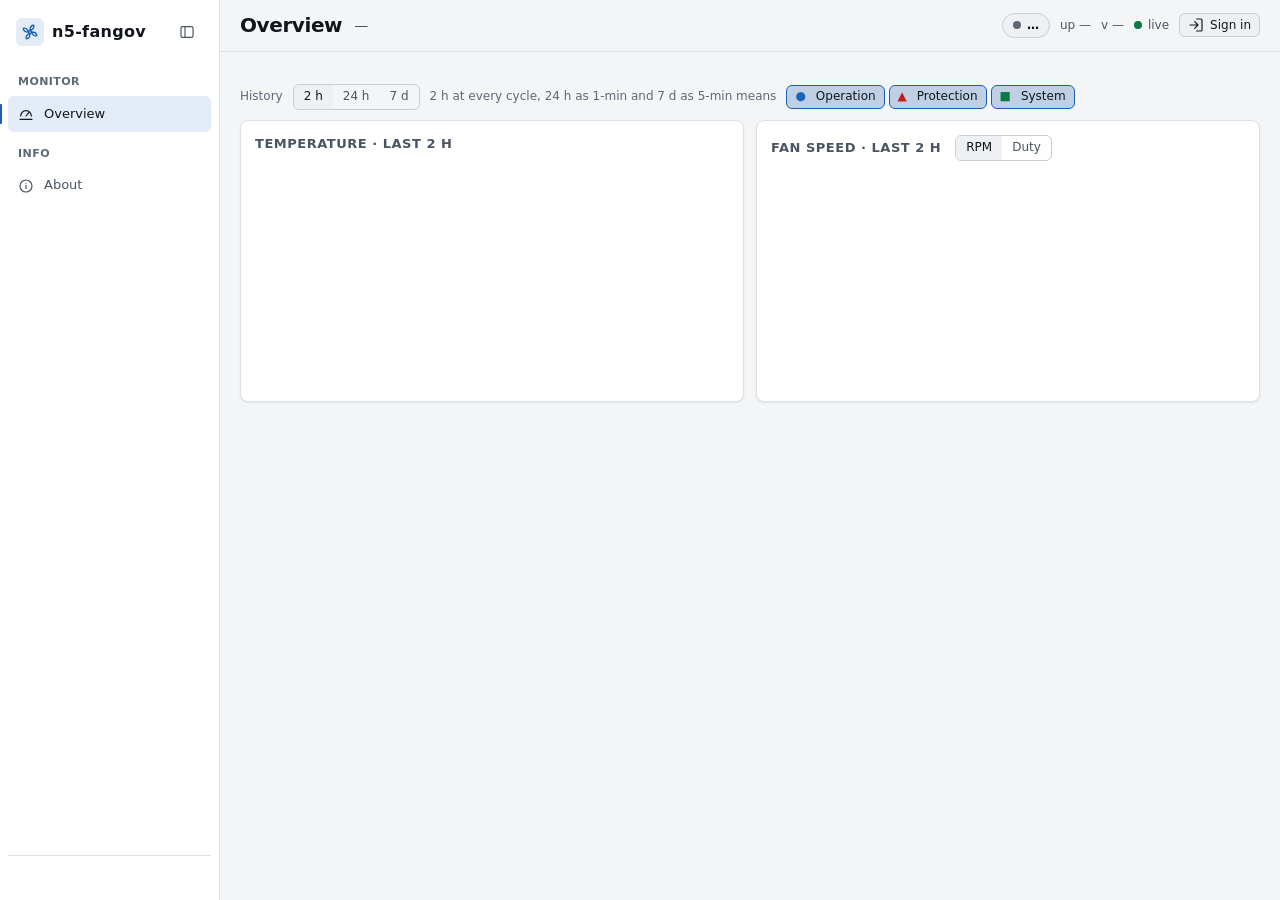
==== commit d6319275: "dashboard: preview module, clearer preview/assist, tile hover; assist reload (#63) - Preview moved o" ====
--- a/internal/web/static/index.html
+++ b/internal/web/static/index.html
@@ -48,6 +48,10 @@
         <span class="prof mx" id="h-profile">—</span>
       </div>
       <div class="ph-r">
+        <span class="pn" id="h-pn" data-auth hidden>
+          <button class="btn sm" id="pn-go" type="button" aria-label="Full cooling" title="all fans at maximum for 10 min (loud)"><svg class="ic" aria-hidden="true"><use href="#i-fan"/></svg><span class="mx">Full cooling</span></button>
+          <span class="pn-on" id="pn-on" hidden><svg class="ic" aria-hidden="true"><use href="#i-fan"/></svg><span class="sr">full cooling, time left </span><span id="pn-t" role="timer">10:00</span><button class="btn sm" id="pn-more" type="button" title="full cooling 10 min from now" aria-label="full cooling 10 min from now">+10<span class="mx"> min</span></button><button class="btn sm" id="pn-stop" type="button" aria-label="Stop full cooling">Stop</button></span>
+        </span>
         <span class="chip" id="h-status" role="status">…</span>
         <span class="meta uptime mx" title="daemon uptime">up —</span>
         <span class="meta ver mx"><span class="version">v —</span><span class="badge beta" hidden>beta</span></span>
@@ -152,8 +156,8 @@
   </div>
   <template id="t-pv"><section class="card pv" aria-label="Curve preview">
     <div class="card-h"><h2>Preview</h2><div class="seg" role="group" aria-label="Preview span"><button type="button" data-sp="24h" aria-pressed="true" class="on">24 h</button><button type="button" data-sp="7d" aria-pressed="false">7 d</button></div><button class="btn icon link" type="button" data-pvx aria-label="Close the preview"><svg class="ic" aria-hidden="true"><use href="#i-close"/></svg></button></div>
-    <p class="hint sm">Recorded duty grey, preview in colour, assist share as the filled area. Computed from the history, nothing is applied.</p>
-    <div class="pv-c"></div><p class="pv-s"></p><p class="hint sm pv-n"></p>
+    <p class="hint sm">Computed from the recorded history, nothing is applied. <a data-pvd href="#" target="_blank" rel="noopener">What is this?</a></p>
+    <div class="pv-c"></div><div class="pv-s"></div><p class="hint sm pv-n"></p>
   </section></template>
   <div class="actbar" id="actbar"><span class="dirty-t" id="cv-dirty" hidden><i class="dirty"></i>unsaved changes</span><span class="hint sm" id="cv-clean">no unsaved changes</span><div class="actions"><button class="btn" id="cv-saveas" type="button" hidden><svg class="ic" aria-hidden="true"><use href="#i-plus"/></svg>Save as preset…</button><button class="btn" id="cv-revert" type="button">Revert</button><button class="btn primary" id="cv-apply" type="button">Apply to daemon</button></div></div>
 </section>
--- a/internal/web/static/app.css
+++ b/internal/web/static/app.css
@@ -194,6 +194,7 @@
 .tile .badges{display:inline-flex;gap:var(--sp-15);align-items:center;flex:none}
 .tile .spark{height:var(--spark-h);position:relative}
 .tile .spark canvas{display:block;width:100%;height:100%}
+.tile .spark .tip{top:calc(100% + var(--sp-05))}
 .tile .spark .rng{position:absolute;right:0;top:calc(-1*var(--sp-05));font-size:var(--fs-11);color:var(--fg3)}
 .t-ok{color:var(--ok)}.t-warm{color:var(--warn)}.t-hot{color:var(--hot)}.t-crit{color:var(--crit)}
 .tile .row{display:grid;grid-template-columns:var(--w-rowlabel) 1fr auto;align-items:center;gap:var(--sp-2);font-size:var(--fs-13);height:20px}
@@ -237,7 +238,11 @@
 .evm{position:absolute;width:9px;height:9px;margin-left:-4.5px;background:var(--c)}.evm.c{border-radius:var(--r-full)}
 .evm.t{width:0;height:0;margin-left:-5px;background:none;border:solid transparent;border-width:0 5px 9px;border-bottom-color:var(--c)}
 .evm[data-n]::after{content:attr(data-n);position:absolute;left:8px;top:-3px;font-size:var(--fs-11);font-weight:var(--fw-semibold);color:var(--c)}
-.tip .tev{justify-content:flex-start}.hl.ev b{min-width:110px;color:var(--c)}
+.tip .tev{justify-content:flex-start}
+/* full cooling: the header in the protection colour while it runs; the button greyed out when it cannot work */
+.pn,.pn-on{display:inline-flex;align-items:center;gap:var(--sp-15)}.pn-on{color:var(--crit);font-weight:var(--fw-semibold);font-variant-numeric:tabular-nums}
+.ph.pn-act{background:color-mix(in srgb,var(--crit) 14%,var(--bg2));box-shadow:inset 0 calc(-1*var(--bw-accent)) 0 var(--crit)}
+#pn-go[aria-disabled=true]{opacity:.55;cursor:not-allowed}.m-panic{--tc:var(--crit)}.hl.ev b{min-width:110px;color:var(--c)}
 .chips{display:flex;flex-wrap:wrap;gap:var(--sp-15)}
 .chips span{background:var(--bg3);border:var(--bw) solid var(--line);border-radius:var(--r-md);padding:3px var(--sp-2);font-size:var(--fs-12)}
 .kv{display:grid;grid-template-columns:auto 1fr;gap:var(--sp-1) var(--sp-3);margin:0;font-size:var(--fs-13)}
@@ -306,7 +311,7 @@
 .fan .live .as{display:grid;gap:var(--sp-1);border-top:var(--bw) solid var(--line);padding-top:var(--sp-2)} /* assist: switch + one line, only with an [[assist]] table */
 .pv{display:grid;gap:var(--sp-2);margin-bottom:var(--gap)} /* curve preview panel under a card: full width, the summary below the chart */
 .pv .card-h{display:flex;align-items:center;gap:var(--sp-2);flex-wrap:wrap}.pv .card-h h2{margin:0;flex:1}
-.pv-c{display:grid;gap:var(--sp-2)}.pv-off{opacity:var(--opacity-disabled)} /* a chart whose last answer failed */.pv-s{white-space:pre-line;margin:0;font-size:var(--fs-13)}.pv-n{margin:0}
+.pv-c{display:grid;gap:var(--sp-2)}.pv-off{opacity:var(--opacity-disabled)} /* a chart whose last answer failed */.pv-s{display:grid;gap:var(--sp-15);justify-items:start}.pv-s p{margin:0}.tbl.pv-t{width:auto}.tbl.pv-t th{text-transform:none;letter-spacing:0}.pv-t td+td,.pv-t th+th{text-align:right}.pv-n{margin:0}
 .tile .row .v .asb{color:var(--man);font-size:var(--fs-12);font-weight:var(--fw-semibold)}
 /* curve editor */
 .ed{display:grid;gap:var(--sp-25)}
